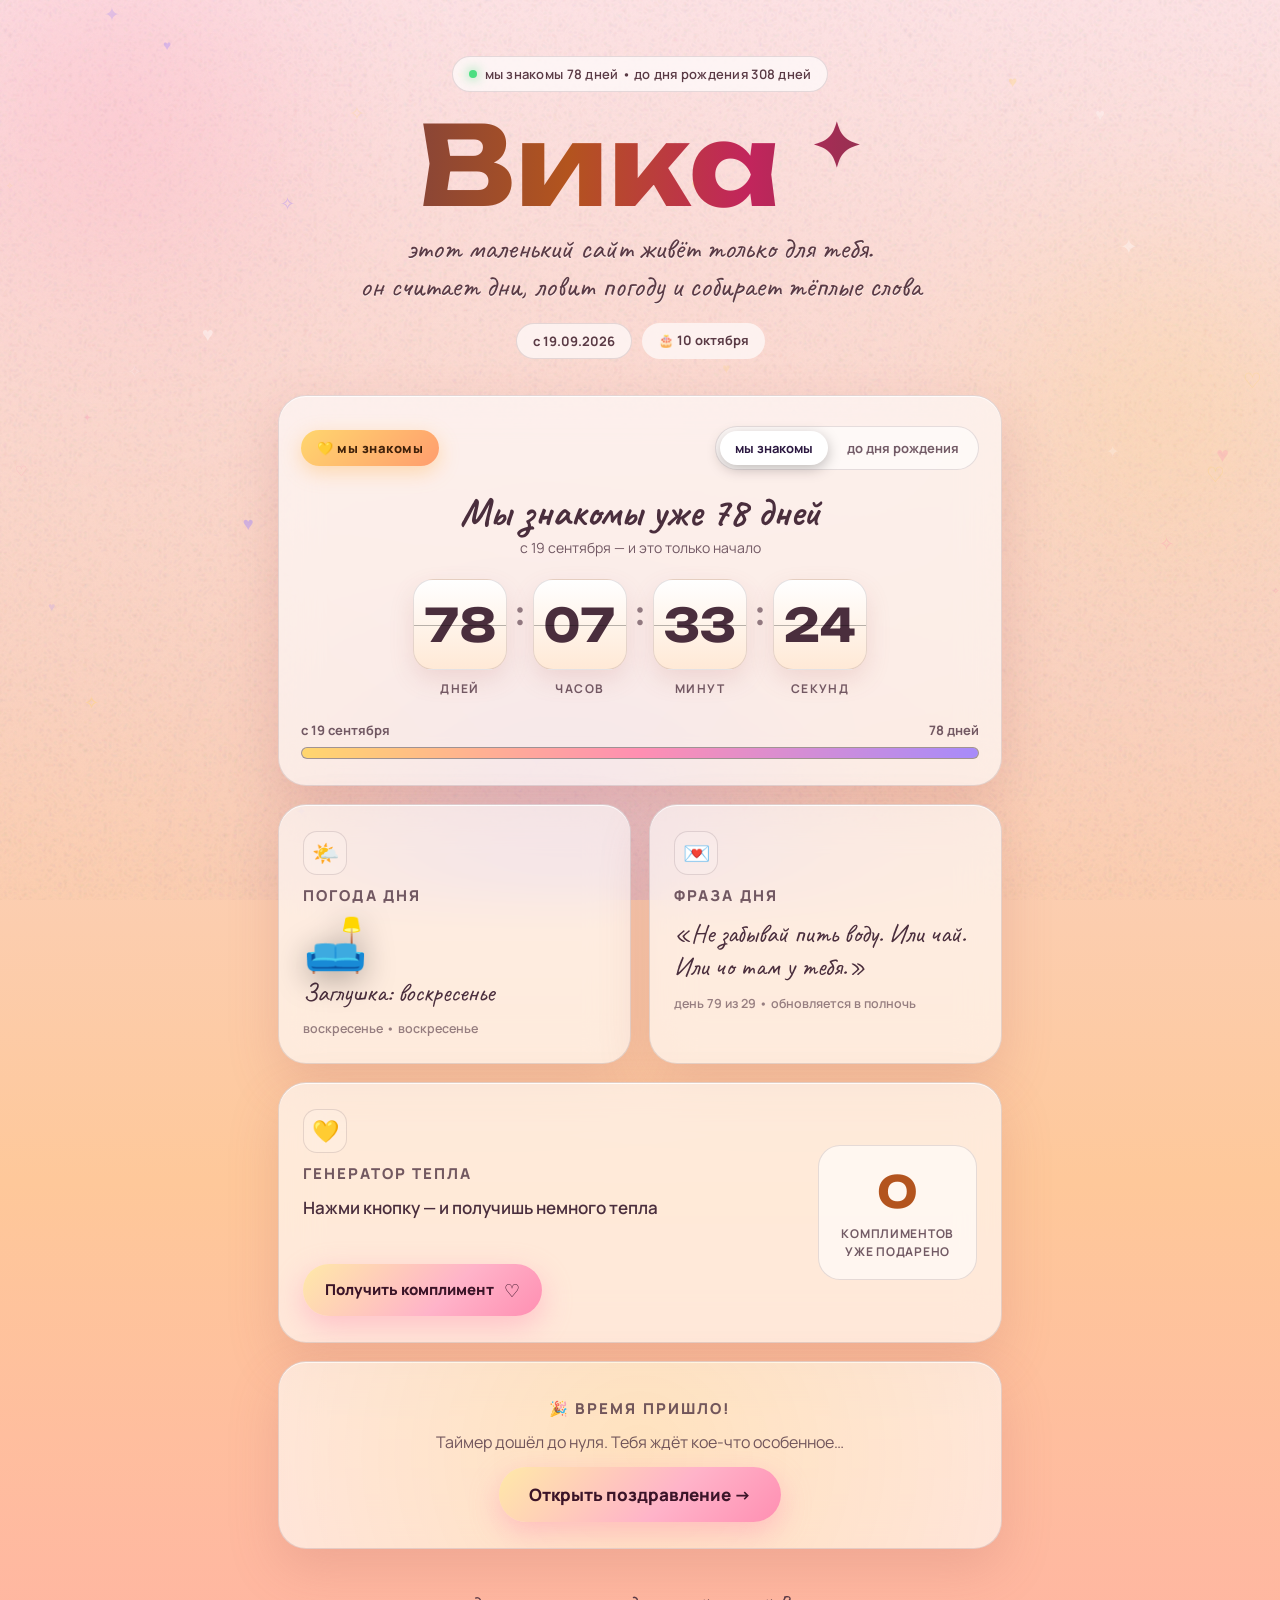
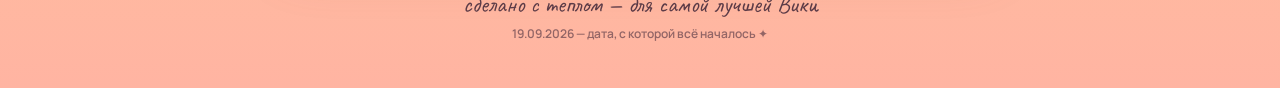
==== index.html @ 6fa95658 "Add files via upload" ====
<!DOCTYPE html>
<html lang="ru">
<head>
<meta charset="UTF-8" />
  <meta name="viewport" content="width=device-width, initial-scale=1.0, maximum-scale=1.0, user-scalable=no" />
<title>Для Вики 💛 — маленький мир</title>
<meta name="description" content="Сайт-подарок для Вики: таймер, погода дня, фразы и комплименты." />
<link rel="preconnect" href="https://fonts.googleapis.com" />
<link rel="preconnect" href="https://fonts.gstatic.com" crossorigin />
<link href="https://fonts.googleapis.com/css2?family=Caveat:wght@500;600;700&family=Manrope:wght@400;500;600;700;800&family=Unbounded:wght@500;700&display=swap" rel="stylesheet" />
<link rel="preload" as="style" href="style.css" />
<link rel="stylesheet" href="style.css" />
</head>
<body data-period="night">
<canvas id="particles"></canvas>
<div class="bg" aria-hidden="true">
  <div class="orb orb-1"></div>
  <div class="orb orb-2"></div>
  <div class="orb orb-3"></div>
  <div class="grain"></div>
</div>

<header class="hero">
  <div class="hero-badge" id="topBadge">
    <span class="dot"></span>
    <span id="topBadgeText">мы знакомы 18 дней • до дня рождения 3 дня</span>
  </div>
  <h1 class="title">Вика <span class="title-heart">✦</span></h1>
  <p class="subtitle">этот маленький сайт живёт только для тебя.<br />он считает дни, ловит погоду и собирает тёплые слова</p>
  <div class="hero-meta">
    <div class="meta-pill">с 19.09.2026</div>
    <div class="meta-pill accent">🎂 10 октября</div>
  </div>
</header>

<main class="container">

  <!-- ТАЙМЕР -->
  <section class="card timer-card">
    <div class="card-top">
      <div class="pill" id="timerMode">⏳ до дня рождения</div>
      <div class="toggle">
        <button class="toggle-btn" id="btnTogether" type="button">мы знакомы</button>
        <button class="toggle-btn active" id="btnBirthday" type="button">до дня рождения</button>
      </div>
    </div>
    <h2 class="timer-title" id="timerTitle">До твоего дня осталось совсем чуть-чуть</h2>
    <p class="timer-sub" id="timerSub">каждая секунда — ближе к празднику</p>

    <div class="timer-grid">
      <div class="unit">
        <div class="num-wrap"><span class="num" id="numDays">03</span></div>
        <span class="label">дней</span>
      </div>
      <div class="colon">:</div>
      <div class="unit">
        <div class="num-wrap"><span class="num" id="numHours">00</span></div>
        <span class="label">часов</span>
      </div>
      <div class="colon">:</div>
      <div class="unit">
        <div class="num-wrap"><span class="num" id="numMins">00</span></div>
        <span class="label">минут</span>
      </div>
      <div class="colon">:</div>
      <div class="unit">
        <div class="num-wrap"><span class="num" id="numSecs">00</span></div>
        <span class="label">секунд</span>
      </div>
    </div>

    <div class="progress">
      <div class="progress-head">
        <span id="progressLabel">до 10 октября</span>
        <span id="progressPct">92%</span>
      </div>
      <div class="progress-bar"><div class="progress-fill" id="progressFill" style="width:92%"></div></div>
    </div>
  </section>

  <!-- ПОГОДА + ФРАЗА -->
  <section class="grid-2">
    <article class="card">
      <div class="card-icon">🌤️</div>
      <h3>Погода дня</h3>
      <div class="weather-emoji" id="weatherEmoji">☀️</div>
      <p class="weather-text" id="weatherText">Ясно, можно ничего не делать</p>
      <p class="hint" id="weatherHint">суббота • авто-прогноз</p>
    </article>

    <article class="card">
      <div class="card-icon">💌</div>
      <h3>Фраза дня</h3>
      <p class="phrase" id="dailyPhrase">«Обычный день становится особенным, если рядом ты»</p>
      <p class="hint" id="phraseHint">день 18 из 29 • обновляется в полночь</p>
    </article>
  </section>

  <!-- КОМПЛИМЕНТЫ -->
  <section class="card compliment-card">
    <div class="compliment-left">
      <div class="card-icon">💛</div>
      <h3>Генератор тепла</h3>
      <p class="compliment-text" id="complimentText">Нажми кнопку — и получишь немного тепла</p>
      <button class="btn" id="complimentBtn" type="button">
        <span>Получить комплимент</span>
        <span class="btn-heart">♡</span>
      </button>
    </div>
    <div class="counter">
      <div class="counter-num" id="complimentCount">0</div>
      <div class="counter-label">комплиментов<br />уже подарено</div>
    </div>
  </section>

  <!-- СЕКРЕТНАЯ КНОПКА -->
  <section class="card locked" id="congratsSection" hidden>
    <div class="locked-glow"></div>
    <h3>🎉 Время пришло!</h3>
    <p>Таймер дошёл до нуля. Тебя ждёт кое-что особенное…</p>
    <a class="btn big" href="congrats.html">Открыть поздравление →</a>
  </section>

  <section class="card ghost" id="congratsHint">
    <span class="lock">🔒</span>
    <p>Здесь появится секретная кнопка, когда наступит 10 октября</p>
  </section>

</main>

<footer class="footer">
  <p class="footer-script">сделано с теплом — для самой лучшей Вики</p>
  <p class="footer-small">19.09.2026 — дата, с которой всё началось ✦</p>
</footer>

<script src="data.js"></script>
<script src="overrides.js"></script>
<script src="script.js"></script>
</body>
</html>
---- style.css ----
/* ============ Vika gift — visual v1 ============ */
*{margin:0;padding:0;box-sizing:border-box}
:root{
  --ink:#fff;
  --ink-dim:rgba(255,255,255,.72);
  --ink-faint:rgba(255,255,255,.48);
  --glass:rgba(255,255,255,.10);
  --glass-2:rgba(255,255,255,.16);
  --stroke:rgba(255,255,255,.18);
  --accent:#ffd66e;
  --accent-2:#ff8fb2;
  --accent-3:#a78bfa;
  --radius:28px;
  --shadow:0 20px 60px rgba(0,0,0,.35);
  --font-body:'Manrope',system-ui,sans-serif;
  --font-script:'Caveat',cursive;
  --font-display:'Unbounded',sans-serif;
}
html{scroll-behavior:smooth}
body{
  font-family:var(--font-body);
  color:var(--ink);
  min-height:100vh;
  overflow-x:hidden;
  background:#1a1033;
  transition:background 1.2s ease;
}

/* --- фон по времени суток --- */
body[data-period="morning"]{
  background:linear-gradient(180deg,#fde2e4 0%,#fad2c1 40%,#fec89a 70%,#ffb4a2 100%);
}
body[data-period="day"]{
  background:linear-gradient(180deg,#fff3d6 0%,#ffe0b8 38%,#ffc9a8 65%,#ffb3c9 100%);
}
body[data-period="evening"]{
  background:linear-gradient(180deg,#141433 0%,#3b1d5e 35%,#a13d63 62%,#ff7e5f 85%,#feb47b 100%);
}
body[data-period="night"]{
  background:linear-gradient(180deg,#050514 0%,#0f0f2e 40%,#1e1b4b 70%,#312e81 100%);
}

/* --- светлые темы: тёмный текст поверх яркого фона --- */
body[data-period="day"], body[data-period="morning"]{
  --ink:#4a2e3d;
  --ink-dim:rgba(74,46,61,.78);
  --ink-faint:rgba(74,46,61,.58);
  --glass:rgba(255,255,255,.62);
  --glass-2:rgba(255,255,255,.75);
  --stroke:rgba(74,46,61,.14);
  --shadow:0 20px 50px rgba(180,100,100,.22);
}
body[data-period="day"] .card, body[data-period="morning"] .card{
  background:var(--glass);
  border-color:var(--stroke);
  box-shadow:var(--shadow), inset 0 1px 0 rgba(255,255,255,.8);
}
body[data-period="day"] .title, body[data-period="morning"] .title{
  background:linear-gradient(92deg,#6d3b47 5%,#b3541e 40%,#c2255c 65%,#6d3b47 95%);
  -webkit-background-clip:text;background-clip:text;color:transparent;
  filter:none;
}
body[data-period="day"] .subtitle, body[data-period="morning"] .subtitle{
  color:#5a3a45;text-shadow:0 1px 0 rgba(255,255,255,.6);
}
body[data-period="day"] .hero-badge, body[data-period="morning"] .hero-badge{
  background:rgba(255,255,255,.65);color:#5a3a45;
}
body[data-period="day"] .meta-pill, body[data-period="morning"] .meta-pill{
  background:rgba(255,255,255,.65);color:#5a3a45;
}
body[data-period="day"] .num-wrap, body[data-period="morning"] .num-wrap{
  background:linear-gradient(180deg,#ffffff,#ffe9d6);
  border-color:rgba(74,46,61,.14);
  box-shadow:inset 0 1px 0 #fff,0 10px 24px rgba(180,100,100,.16);
}
body[data-period="day"] .num, body[data-period="morning"] .num{
  color:#4a2e3d;text-shadow:none;
}
body[data-period="day"] .colon, body[data-period="morning"] .colon{color:#4a2e3d;opacity:.6}
body[data-period="day"] .toggle, body[data-period="morning"] .toggle{
  background:rgba(255,255,255,.6);
}
body[data-period="day"] .counter, body[data-period="morning"] .counter{
  background:rgba(255,255,255,.6);
}
body[data-period="day"] .counter-num, body[data-period="morning"] .counter-num{color:#b3541e}
body[data-period="day"] .ghost, body[data-period="morning"] .ghost{
  background:rgba(255,255,255,.5);color:rgba(74,46,61,.7);
}
body[data-period="day"] .footer-small, body[data-period="morning"] .footer-small{color:rgba(74,46,61,.6)}
body[data-period="day"] .orb, body[data-period="morning"] .orb{opacity:.35}

/* частицы + орбы */
#particles{position:fixed;inset:0;z-index:3;pointer-events:none}
.bg{position:fixed;inset:0;z-index:0;overflow:hidden}
.orb{position:absolute;border-radius:50%;filter:blur(90px);opacity:.55;animation:drift 14s ease-in-out infinite alternate}
.orb-1{width:520px;height:520px;left:-140px;top:-140px;background:radial-gradient(circle,#ff8fb2,transparent 70%)}
.orb-2{width:460px;height:460px;right:-120px;top:20%;background:radial-gradient(circle,#ffd66e,transparent 70%);animation-delay:-4s}
.orb-3{width:620px;height:620px;left:20%;bottom:-280px;background:radial-gradient(circle,#a78bfa,transparent 70%);animation-delay:-8s}
@keyframes drift{
  from{transform:translate(0,0) scale(1)}
  to{transform:translate(40px,50px) scale(1.12)}
}
.grain{position:absolute;inset:0;opacity:.10;mix-blend-mode:overlay;
  background-image:url("data:image/svg+xml,%3Csvg viewBox='0 0 200 200' xmlns='http://www.w3.org/2000/svg'%3E%3Cfilter id='n'%3E%3CfeTurbulence baseFrequency='0.9'/%3E%3C/filter%3E%3Crect width='100%25' height='100%25' filter='url(%23n)'/%3E%3C/svg%3E");
}

/* --- hero --- */
.hero{
  position:relative;z-index:5;
  text-align:center;
  padding:56px 20px 26px;
  max-width:760px;margin:0 auto;
}
.hero-badge{
  display:inline-flex;align-items:center;gap:8px;
  background:var(--glass);border:1px solid var(--stroke);
  backdrop-filter:blur(14px);-webkit-backdrop-filter:blur(14px);
  padding:8px 16px;border-radius:999px;
  font-size:13px;font-weight:600;letter-spacing:.02em;
  color:var(--ink-dim);
}
.hero-badge .dot{width:8px;height:8px;border-radius:50%;background:#4ade80;box-shadow:0 0 12px #4ade80;animation:pulse 2s infinite}
@keyframes pulse{0%,100%{opacity:1}50%{opacity:.4}}
.title{
  font-family:var(--font-display);
  font-size:clamp(56px,14vw,110px);
  line-height:1;margin:18px 0 10px;
  background:linear-gradient(92deg,#fff 10%,#ffe9a8 35%,#ffb3c9 60%,#fff 90%);
  -webkit-background-clip:text;background-clip:text;color:transparent;
  filter:drop-shadow(0 8px 30px rgba(0,0,0,.35));
  letter-spacing:.01em;
}
.title-heart{font-size:.55em;vertical-align:super}
.subtitle{
  font-family:var(--font-script);
  font-size:clamp(22px,5.5vw,30px);
  line-height:1.25;color:#fff;
  text-shadow:0 2px 18px rgba(0,0,0,.4);
}
.hero-meta{display:flex;gap:10px;justify-content:center;margin-top:18px;flex-wrap:wrap}
.meta-pill{
  font-size:13px;font-weight:700;
  padding:8px 16px;border-radius:999px;
  background:rgba(0,0,0,.25);border:1px solid var(--stroke);
  backdrop-filter:blur(10px);
}
.meta-pill.accent{background:linear-gradient(135deg,#ffd66e,#ff8fb2);color:#3b1d2e;border:none}

/* --- layout --- */
.container{
  position:relative;z-index:5;
  max-width:760px;margin:0 auto;
  padding:10px 18px 30px;
  display:flex;flex-direction:column;gap:18px;
}
.card{
  background:var(--glass);
  border:1px solid var(--stroke);
  border-radius:var(--radius);
  padding:26px 24px;
  backdrop-filter:blur(20px);-webkit-backdrop-filter:blur(20px);
  box-shadow:var(--shadow);
  position:relative;overflow:hidden;
}
.card::before{
  content:"";position:absolute;inset:0 0 auto 0;height:1px;
  background:linear-gradient(90deg,transparent,rgba(255,255,255,.5),transparent);
}
.card h3{font-size:15px;font-weight:800;letter-spacing:.14em;text-transform:uppercase;color:var(--ink-dim);margin:10px 0 12px}
.card-icon{
  width:44px;height:44px;border-radius:14px;display:grid;place-items:center;font-size:22px;
  background:rgba(255,255,255,.14);border:1px solid var(--stroke);
}

/* --- timer --- */
.timer-card{text-align:center;padding:30px 22px 26px}
.card-top{display:flex;justify-content:space-between;align-items:center;gap:12px;flex-wrap:wrap}
.pill{
  font-size:13px;font-weight:800;letter-spacing:.04em;
  background:linear-gradient(135deg,#ffd66e,#ff9d6e);color:#40210a;
  padding:9px 16px;border-radius:999px;
  box-shadow:0 6px 20px rgba(255,180,80,.4);
}
.toggle{display:flex;background:rgba(0,0,0,.28);border:1px solid var(--stroke);border-radius:999px;padding:4px;gap:4px}
.toggle-btn{
  border:0;cursor:pointer;font-family:inherit;
  font-size:13px;font-weight:700;color:var(--ink-dim);
  background:transparent;padding:8px 15px;border-radius:999px;transition:.25s;
}
.toggle-btn.active{background:#fff;color:#2b1840;box-shadow:0 4px 14px rgba(0,0,0,.25)}
.timer-title{font-family:var(--font-script);font-size:clamp(28px,7vw,40px);line-height:1.1;margin:20px 0 4px}
.timer-sub{color:var(--ink-dim);font-size:14px;margin-bottom:22px}
.timer-grid{display:flex;align-items:flex-start;justify-content:center;gap:8px}
.unit{display:flex;flex-direction:column;gap:10px;align-items:center}
.num-wrap{
  min-width:72px;padding:16px 10px;border-radius:20px;
  background:linear-gradient(180deg,rgba(255,255,255,.22),rgba(255,255,255,.06));
  border:1px solid rgba(255,255,255,.25);
  box-shadow:inset 0 1px 0 rgba(255,255,255,.35),0 12px 30px rgba(0,0,0,.3);
  position:relative;overflow:hidden;
}
.num-wrap::after{
  content:"";position:absolute;left:0;right:0;top:50%;height:1px;background:rgba(0,0,0,.28);
}
.num{
  font-family:var(--font-display);font-weight:700;
  font-size:clamp(30px,9vw,46px);
  font-variant-numeric:tabular-nums;
  display:inline-block;
  text-shadow:0 4px 20px rgba(0,0,0,.4);
}
/* анимация перелистывания — JS будет добавлять .flip */
.num.flip{animation:flip .55s cubic-bezier(.2,.8,.3,1)}
@keyframes flip{
  0%{transform:translateY(-55%) rotateX(70deg);opacity:0;filter:blur(6px)}
  60%{transform:translateY(6%) rotateX(0);opacity:1;filter:blur(0)}
  100%{transform:translateY(0);opacity:1}
}
.label{font-size:12px;font-weight:700;letter-spacing:.12em;text-transform:uppercase;color:var(--ink-dim)}
.colon{font-family:var(--font-display);font-size:34px;opacity:.55;padding-top:12px}

.progress{margin-top:24px;text-align:left}
.progress-head{display:flex;justify-content:space-between;font-size:13px;font-weight:700;color:var(--ink-dim);margin-bottom:8px}
.progress-bar{height:12px;border-radius:999px;background:rgba(0,0,0,.3);border:1px solid var(--stroke);overflow:hidden}
.progress-fill{
  height:100%;border-radius:999px;
  background:linear-gradient(90deg,#ffd66e,#ff8fb2,#a78bfa);
  box-shadow:0 0 18px rgba(255,150,180,.7);
  transition:width 1s ease;
}

/* --- grid 2 --- */
.grid-2{display:grid;grid-template-columns:1fr 1fr;gap:18px}
.weather-emoji{font-size:52px;line-height:1;margin:4px 0 8px;filter:drop-shadow(0 6px 16px rgba(0,0,0,.35));animation:float 4s ease-in-out infinite}
@keyframes float{0%,100%{transform:translateY(0)}50%{transform:translateY(-7px)}}
.weather-text{font-family:var(--font-script);font-size:26px;line-height:1.15}
.hint{margin-top:12px;font-size:12.5px;color:var(--ink-faint);font-weight:600}
.phrase{font-family:var(--font-script);font-size:26px;line-height:1.25}

/* --- compliments --- */
.compliment-card{display:flex;gap:18px;align-items:center;justify-content:space-between}
.compliment-text{font-size:17px;font-weight:600;line-height:1.45;min-height:52px;margin:4px 0 16px}
.compliment-text.pop{animation:pop .45s ease}
@keyframes pop{0%{transform:scale(.96);opacity:.3}100%{transform:scale(1);opacity:1}}
.btn{
  display:inline-flex;align-items:center;gap:10px;
  border:0;cursor:pointer;font-family:inherit;
  font-size:15px;font-weight:800;color:#3b1428;
  padding:14px 22px;border-radius:999px;
  background:linear-gradient(135deg,#ffe9a8,#ffb3c9 60%,#ff8fb2);
  box-shadow:0 10px 30px rgba(255,143,178,.45);
  transition:transform .2s,box-shadow .2s;
}
.btn:hover{transform:translateY(-2px) scale(1.02);box-shadow:0 14px 36px rgba(255,143,178,.6)}
.btn:active{transform:scale(.97)}
.btn-heart{font-size:18px}
.btn.big{font-size:17px;padding:16px 30px;margin-top:14px;text-decoration:none}
.counter{
  flex-shrink:0;text-align:center;
  background:rgba(0,0,0,.25);border:1px solid var(--stroke);
  border-radius:22px;padding:18px 22px;min-width:130px;
}
.counter-num{font-family:var(--font-display);font-size:44px;font-weight:700;color:var(--accent)}
.counter-num.bump{animation:bump .4s ease}
@keyframes bump{0%{transform:scale(1)}40%{transform:scale(1.3)}100%{transform:scale(1)}}
.counter-label{font-size:12px;font-weight:700;letter-spacing:.06em;text-transform:uppercase;color:var(--ink-dim);margin-top:6px;line-height:1.5}

/* --- locked --- */
.locked{text-align:center;border-color:rgba(255,214,110,.5)}
.locked-glow{position:absolute;inset:-40%;background:radial-gradient(circle at 50% 50%,rgba(255,214,110,.25),transparent 60%);animation:spin 8s linear infinite}
@keyframes spin{to{transform:rotate(360deg)}}
.locked h3,.locked p,.locked a{position:relative}
.locked p{color:var(--ink-dim);margin-top:8px}
.ghost{text-align:center;color:var(--ink-faint);font-size:14px;font-weight:600;background:rgba(0,0,0,.18)}
.ghost .lock{font-size:22px}

/* --- footer --- */
.footer{text-align:center;padding:10px 20px 46px;position:relative;z-index:5}
.footer-script{font-family:var(--font-script);font-size:24px;opacity:.9}
.footer-small{font-size:12px;color:var(--ink-faint);margin-top:6px;font-weight:600}

/* --- адаптив --- */
@media (max-width:640px){
  .grid-2{grid-template-columns:1fr}
  .card{padding:22px 18px;border-radius:22px}
  .num-wrap{min-width:0;width:100%;padding:12px 6px}
  .unit{flex:1}
  .timer-grid{gap:6px}
  .colon{font-size:24px;padding-top:14px}
  .compliment-card{flex-direction:column;text-align:center}
  .counter{width:100%}
  .card-top{justify-content:center}
}
@media (prefers-reduced-motion:reduce){
  *{animation:none!important;transition:none!important}
}
---- style.css ----
/* ============ Vika gift — visual v1 ============ */
*{margin:0;padding:0;box-sizing:border-box}
:root{
  --ink:#fff;
  --ink-dim:rgba(255,255,255,.72);
  --ink-faint:rgba(255,255,255,.48);
  --glass:rgba(255,255,255,.10);
  --glass-2:rgba(255,255,255,.16);
  --stroke:rgba(255,255,255,.18);
  --accent:#ffd66e;
  --accent-2:#ff8fb2;
  --accent-3:#a78bfa;
  --radius:28px;
  --shadow:0 20px 60px rgba(0,0,0,.35);
  --font-body:'Manrope',system-ui,sans-serif;
  --font-script:'Caveat',cursive;
  --font-display:'Unbounded',sans-serif;
}
html{scroll-behavior:smooth}
body{
  font-family:var(--font-body);
  color:var(--ink);
  min-height:100vh;
  overflow-x:hidden;
  background:#1a1033;
  transition:background 1.2s ease;
}

/* --- фон по времени суток --- */
body[data-period="morning"]{
  background:linear-gradient(180deg,#fde2e4 0%,#fad2c1 40%,#fec89a 70%,#ffb4a2 100%);
}
body[data-period="day"]{
  background:linear-gradient(180deg,#fff3d6 0%,#ffe0b8 38%,#ffc9a8 65%,#ffb3c9 100%);
}
body[data-period="evening"]{
  background:linear-gradient(180deg,#141433 0%,#3b1d5e 35%,#a13d63 62%,#ff7e5f 85%,#feb47b 100%);
}
body[data-period="night"]{
  background:linear-gradient(180deg,#050514 0%,#0f0f2e 40%,#1e1b4b 70%,#312e81 100%);
}

/* --- светлые темы: тёмный текст поверх яркого фона --- */
body[data-period="day"], body[data-period="morning"]{
  --ink:#4a2e3d;
  --ink-dim:rgba(74,46,61,.78);
  --ink-faint:rgba(74,46,61,.58);
  --glass:rgba(255,255,255,.62);
  --glass-2:rgba(255,255,255,.75);
  --stroke:rgba(74,46,61,.14);
  --shadow:0 20px 50px rgba(180,100,100,.22);
}
body[data-period="day"] .card, body[data-period="morning"] .card{
  background:var(--glass);
  border-color:var(--stroke);
  box-shadow:var(--shadow), inset 0 1px 0 rgba(255,255,255,.8);
}
body[data-period="day"] .title, body[data-period="morning"] .title{
  background:linear-gradient(92deg,#6d3b47 5%,#b3541e 40%,#c2255c 65%,#6d3b47 95%);
  -webkit-background-clip:text;background-clip:text;color:transparent;
  filter:none;
}
body[data-period="day"] .subtitle, body[data-period="morning"] .subtitle{
  color:#5a3a45;text-shadow:0 1px 0 rgba(255,255,255,.6);
}
body[data-period="day"] .hero-badge, body[data-period="morning"] .hero-badge{
  background:rgba(255,255,255,.65);color:#5a3a45;
}
body[data-period="day"] .meta-pill, body[data-period="morning"] .meta-pill{
  background:rgba(255,255,255,.65);color:#5a3a45;
}
body[data-period="day"] .num-wrap, body[data-period="morning"] .num-wrap{
  background:linear-gradient(180deg,#ffffff,#ffe9d6);
  border-color:rgba(74,46,61,.14);
  box-shadow:inset 0 1px 0 #fff,0 10px 24px rgba(180,100,100,.16);
}
body[data-period="day"] .num, body[data-period="morning"] .num{
  color:#4a2e3d;text-shadow:none;
}
body[data-period="day"] .colon, body[data-period="morning"] .colon{color:#4a2e3d;opacity:.6}
body[data-period="day"] .toggle, body[data-period="morning"] .toggle{
  background:rgba(255,255,255,.6);
}
body[data-period="day"] .counter, body[data-period="morning"] .counter{
  background:rgba(255,255,255,.6);
}
body[data-period="day"] .counter-num, body[data-period="morning"] .counter-num{color:#b3541e}
body[data-period="day"] .ghost, body[data-period="morning"] .ghost{
  background:rgba(255,255,255,.5);color:rgba(74,46,61,.7);
}
body[data-period="day"] .footer-small, body[data-period="morning"] .footer-small{color:rgba(74,46,61,.6)}
body[data-period="day"] .orb, body[data-period="morning"] .orb{opacity:.35}

/* частицы + орбы */
#particles{position:fixed;inset:0;z-index:3;pointer-events:none}
.bg{position:fixed;inset:0;z-index:0;overflow:hidden}
.orb{position:absolute;border-radius:50%;filter:blur(90px);opacity:.55;animation:drift 14s ease-in-out infinite alternate}
.orb-1{width:520px;height:520px;left:-140px;top:-140px;background:radial-gradient(circle,#ff8fb2,transparent 70%)}
.orb-2{width:460px;height:460px;right:-120px;top:20%;background:radial-gradient(circle,#ffd66e,transparent 70%);animation-delay:-4s}
.orb-3{width:620px;height:620px;left:20%;bottom:-280px;background:radial-gradient(circle,#a78bfa,transparent 70%);animation-delay:-8s}
@keyframes drift{
  from{transform:translate(0,0) scale(1)}
  to{transform:translate(40px,50px) scale(1.12)}
}
.grain{position:absolute;inset:0;opacity:.10;mix-blend-mode:overlay;
  background-image:url("data:image/svg+xml,%3Csvg viewBox='0 0 200 200' xmlns='http://www.w3.org/2000/svg'%3E%3Cfilter id='n'%3E%3CfeTurbulence baseFrequency='0.9'/%3E%3C/filter%3E%3Crect width='100%25' height='100%25' filter='url(%23n)'/%3E%3C/svg%3E");
}

/* --- hero --- */
.hero{
  position:relative;z-index:5;
  text-align:center;
  padding:56px 20px 26px;
  max-width:760px;margin:0 auto;
}
.hero-badge{
  display:inline-flex;align-items:center;gap:8px;
  background:var(--glass);border:1px solid var(--stroke);
  backdrop-filter:blur(14px);-webkit-backdrop-filter:blur(14px);
  padding:8px 16px;border-radius:999px;
  font-size:13px;font-weight:600;letter-spacing:.02em;
  color:var(--ink-dim);
}
.hero-badge .dot{width:8px;height:8px;border-radius:50%;background:#4ade80;box-shadow:0 0 12px #4ade80;animation:pulse 2s infinite}
@keyframes pulse{0%,100%{opacity:1}50%{opacity:.4}}
.title{
  font-family:var(--font-display);
  font-size:clamp(56px,14vw,110px);
  line-height:1;margin:18px 0 10px;
  background:linear-gradient(92deg,#fff 10%,#ffe9a8 35%,#ffb3c9 60%,#fff 90%);
  -webkit-background-clip:text;background-clip:text;color:transparent;
  filter:drop-shadow(0 8px 30px rgba(0,0,0,.35));
  letter-spacing:.01em;
}
.title-heart{font-size:.55em;vertical-align:super}
.subtitle{
  font-family:var(--font-script);
  font-size:clamp(22px,5.5vw,30px);
  line-height:1.25;color:#fff;
  text-shadow:0 2px 18px rgba(0,0,0,.4);
}
.hero-meta{display:flex;gap:10px;justify-content:center;margin-top:18px;flex-wrap:wrap}
.meta-pill{
  font-size:13px;font-weight:700;
  padding:8px 16px;border-radius:999px;
  background:rgba(0,0,0,.25);border:1px solid var(--stroke);
  backdrop-filter:blur(10px);
}
.meta-pill.accent{background:linear-gradient(135deg,#ffd66e,#ff8fb2);color:#3b1d2e;border:none}

/* --- layout --- */
.container{
  position:relative;z-index:5;
  max-width:760px;margin:0 auto;
  padding:10px 18px 30px;
  display:flex;flex-direction:column;gap:18px;
}
.card{
  background:var(--glass);
  border:1px solid var(--stroke);
  border-radius:var(--radius);
  padding:26px 24px;
  backdrop-filter:blur(20px);-webkit-backdrop-filter:blur(20px);
  box-shadow:var(--shadow);
  position:relative;overflow:hidden;
}
.card::before{
  content:"";position:absolute;inset:0 0 auto 0;height:1px;
  background:linear-gradient(90deg,transparent,rgba(255,255,255,.5),transparent);
}
.card h3{font-size:15px;font-weight:800;letter-spacing:.14em;text-transform:uppercase;color:var(--ink-dim);margin:10px 0 12px}
.card-icon{
  width:44px;height:44px;border-radius:14px;display:grid;place-items:center;font-size:22px;
  background:rgba(255,255,255,.14);border:1px solid var(--stroke);
}

/* --- timer --- */
.timer-card{text-align:center;padding:30px 22px 26px}
.card-top{display:flex;justify-content:space-between;align-items:center;gap:12px;flex-wrap:wrap}
.pill{
  font-size:13px;font-weight:800;letter-spacing:.04em;
  background:linear-gradient(135deg,#ffd66e,#ff9d6e);color:#40210a;
  padding:9px 16px;border-radius:999px;
  box-shadow:0 6px 20px rgba(255,180,80,.4);
}
.toggle{display:flex;background:rgba(0,0,0,.28);border:1px solid var(--stroke);border-radius:999px;padding:4px;gap:4px}
.toggle-btn{
  border:0;cursor:pointer;font-family:inherit;
  font-size:13px;font-weight:700;color:var(--ink-dim);
  background:transparent;padding:8px 15px;border-radius:999px;transition:.25s;
}
.toggle-btn.active{background:#fff;color:#2b1840;box-shadow:0 4px 14px rgba(0,0,0,.25)}
.timer-title{font-family:var(--font-script);font-size:clamp(28px,7vw,40px);line-height:1.1;margin:20px 0 4px}
.timer-sub{color:var(--ink-dim);font-size:14px;margin-bottom:22px}
.timer-grid{display:flex;align-items:flex-start;justify-content:center;gap:8px}
.unit{display:flex;flex-direction:column;gap:10px;align-items:center}
.num-wrap{
  min-width:72px;padding:16px 10px;border-radius:20px;
  background:linear-gradient(180deg,rgba(255,255,255,.22),rgba(255,255,255,.06));
  border:1px solid rgba(255,255,255,.25);
  box-shadow:inset 0 1px 0 rgba(255,255,255,.35),0 12px 30px rgba(0,0,0,.3);
  position:relative;overflow:hidden;
}
.num-wrap::after{
  content:"";position:absolute;left:0;right:0;top:50%;height:1px;background:rgba(0,0,0,.28);
}
.num{
  font-family:var(--font-display);font-weight:700;
  font-size:clamp(30px,9vw,46px);
  font-variant-numeric:tabular-nums;
  display:inline-block;
  text-shadow:0 4px 20px rgba(0,0,0,.4);
}
/* анимация перелистывания — JS будет добавлять .flip */
.num.flip{animation:flip .55s cubic-bezier(.2,.8,.3,1)}
@keyframes flip{
  0%{transform:translateY(-55%) rotateX(70deg);opacity:0;filter:blur(6px)}
  60%{transform:translateY(6%) rotateX(0);opacity:1;filter:blur(0)}
  100%{transform:translateY(0);opacity:1}
}
.label{font-size:12px;font-weight:700;letter-spacing:.12em;text-transform:uppercase;color:var(--ink-dim)}
.colon{font-family:var(--font-display);font-size:34px;opacity:.55;padding-top:12px}

.progress{margin-top:24px;text-align:left}
.progress-head{display:flex;justify-content:space-between;font-size:13px;font-weight:700;color:var(--ink-dim);margin-bottom:8px}
.progress-bar{height:12px;border-radius:999px;background:rgba(0,0,0,.3);border:1px solid var(--stroke);overflow:hidden}
.progress-fill{
  height:100%;border-radius:999px;
  background:linear-gradient(90deg,#ffd66e,#ff8fb2,#a78bfa);
  box-shadow:0 0 18px rgba(255,150,180,.7);
  transition:width 1s ease;
}

/* --- grid 2 --- */
.grid-2{display:grid;grid-template-columns:1fr 1fr;gap:18px}
.weather-emoji{font-size:52px;line-height:1;margin:4px 0 8px;filter:drop-shadow(0 6px 16px rgba(0,0,0,.35));animation:float 4s ease-in-out infinite}
@keyframes float{0%,100%{transform:translateY(0)}50%{transform:translateY(-7px)}}
.weather-text{font-family:var(--font-script);font-size:26px;line-height:1.15}
.hint{margin-top:12px;font-size:12.5px;color:var(--ink-faint);font-weight:600}
.phrase{font-family:var(--font-script);font-size:26px;line-height:1.25}

/* --- compliments --- */
.compliment-card{display:flex;gap:18px;align-items:center;justify-content:space-between}
.compliment-text{font-size:17px;font-weight:600;line-height:1.45;min-height:52px;margin:4px 0 16px}
.compliment-text.pop{animation:pop .45s ease}
@keyframes pop{0%{transform:scale(.96);opacity:.3}100%{transform:scale(1);opacity:1}}
.btn{
  display:inline-flex;align-items:center;gap:10px;
  border:0;cursor:pointer;font-family:inherit;
  font-size:15px;font-weight:800;color:#3b1428;
  padding:14px 22px;border-radius:999px;
  background:linear-gradient(135deg,#ffe9a8,#ffb3c9 60%,#ff8fb2);
  box-shadow:0 10px 30px rgba(255,143,178,.45);
  transition:transform .2s,box-shadow .2s;
}
.btn:hover{transform:translateY(-2px) scale(1.02);box-shadow:0 14px 36px rgba(255,143,178,.6)}
.btn:active{transform:scale(.97)}
.btn-heart{font-size:18px}
.btn.big{font-size:17px;padding:16px 30px;margin-top:14px;text-decoration:none}
.counter{
  flex-shrink:0;text-align:center;
  background:rgba(0,0,0,.25);border:1px solid var(--stroke);
  border-radius:22px;padding:18px 22px;min-width:130px;
}
.counter-num{font-family:var(--font-display);font-size:44px;font-weight:700;color:var(--accent)}
.counter-num.bump{animation:bump .4s ease}
@keyframes bump{0%{transform:scale(1)}40%{transform:scale(1.3)}100%{transform:scale(1)}}
.counter-label{font-size:12px;font-weight:700;letter-spacing:.06em;text-transform:uppercase;color:var(--ink-dim);margin-top:6px;line-height:1.5}

/* --- locked --- */
.locked{text-align:center;border-color:rgba(255,214,110,.5)}
.locked-glow{position:absolute;inset:-40%;background:radial-gradient(circle at 50% 50%,rgba(255,214,110,.25),transparent 60%);animation:spin 8s linear infinite}
@keyframes spin{to{transform:rotate(360deg)}}
.locked h3,.locked p,.locked a{position:relative}
.locked p{color:var(--ink-dim);margin-top:8px}
.ghost{text-align:center;color:var(--ink-faint);font-size:14px;font-weight:600;background:rgba(0,0,0,.18)}
.ghost .lock{font-size:22px}

/* --- footer --- */
.footer{text-align:center;padding:10px 20px 46px;position:relative;z-index:5}
.footer-script{font-family:var(--font-script);font-size:24px;opacity:.9}
.footer-small{font-size:12px;color:var(--ink-faint);margin-top:6px;font-weight:600}

/* --- адаптив --- */
@media (max-width:640px){
  .grid-2{grid-template-columns:1fr}
  .card{padding:22px 18px;border-radius:22px}
  .num-wrap{min-width:0;width:100%;padding:12px 6px}
  .unit{flex:1}
  .timer-grid{gap:6px}
  .colon{font-size:24px;padding-top:14px}
  .compliment-card{flex-direction:column;text-align:center}
  .counter{width:100%}
  .card-top{justify-content:center}
}
@media (prefers-reduced-motion:reduce){
  *{animation:none!important;transition:none!important}
}
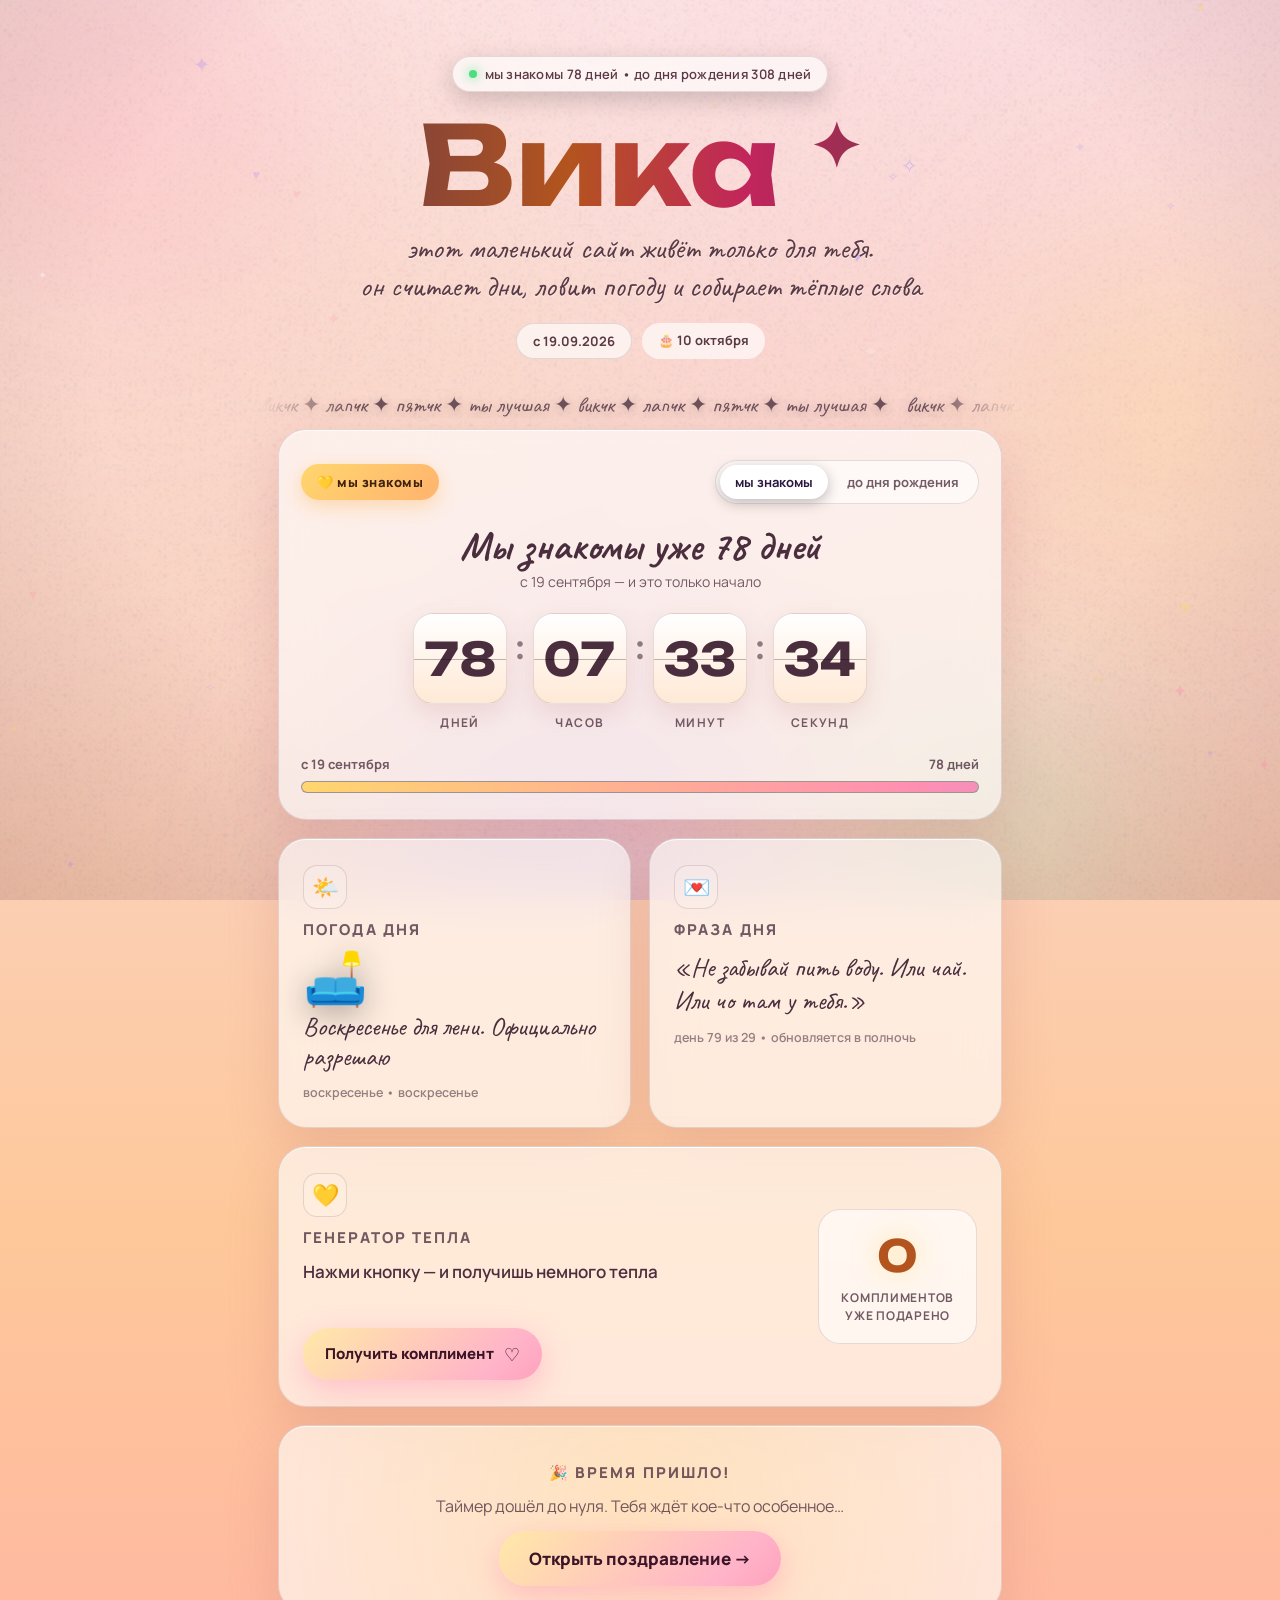
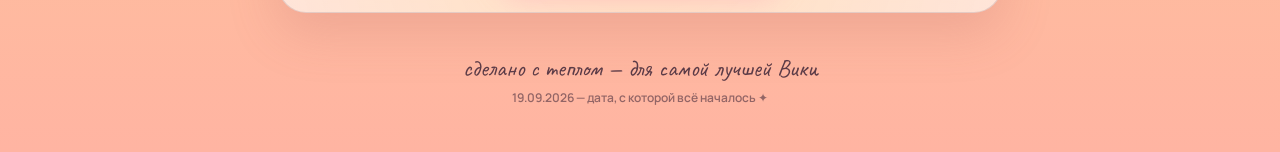
==== commit 595ae05c: "Add files via upload" ====
--- a/index.html
+++ b/index.html
@@ -2,14 +2,14 @@
 <html lang="ru">
 <head>
 <meta charset="UTF-8" />
-  <meta name="viewport" content="width=device-width, initial-scale=1.0, maximum-scale=1.0, user-scalable=no" />
+<meta name="viewport" content="width=device-width, initial-scale=1.0, maximum-scale=1.0, user-scalable=no" />
 <title>Для Вики 💛 — маленький мир</title>
 <meta name="description" content="Сайт-подарок для Вики: таймер, погода дня, фразы и комплименты." />
 <link rel="preconnect" href="https://fonts.googleapis.com" />
 <link rel="preconnect" href="https://fonts.gstatic.com" crossorigin />
 <link href="https://fonts.googleapis.com/css2?family=Caveat:wght@500;600;700&family=Manrope:wght@400;500;600;700;800&family=Unbounded:wght@500;700&display=swap" rel="stylesheet" />
-<link rel="preload" as="style" href="style.css" />
-<link rel="stylesheet" href="style.css" />
+<link rel="preload" as="style" href="style.css?v=2" />
+<link rel="stylesheet" href="style.css?v=2" />
 </head>
 <body data-period="night">
 <canvas id="particles"></canvas>
@@ -17,26 +17,36 @@
   <div class="orb orb-1"></div>
   <div class="orb orb-2"></div>
   <div class="orb orb-3"></div>
+  <div class="orb orb-4"></div>
+  <div class="aurora"></div>
   <div class="grain"></div>
+  <div class="vignette"></div>
 </div>
 
 <header class="hero">
-  <div class="hero-badge" id="topBadge">
+  <div class="hero-badge reveal" id="topBadge">
     <span class="dot"></span>
     <span id="topBadgeText">мы знакомы 18 дней • до дня рождения 3 дня</span>
   </div>
-  <h1 class="title">Вика <span class="title-heart">✦</span></h1>
-  <p class="subtitle">этот маленький сайт живёт только для тебя.<br />он считает дни, ловит погоду и собирает тёплые слова</p>
-  <div class="hero-meta">
+  <h1 class="title reveal">Вика <span class="title-heart">✦</span></h1>
+  <p class="subtitle reveal">этот маленький сайт живёт только для тебя.<br />он считает дни, ловит погоду и собирает тёплые слова</p>
+  <div class="hero-meta reveal">
     <div class="meta-pill">с 19.09.2026</div>
     <div class="meta-pill accent">🎂 10 октября</div>
   </div>
 </header>
 
+<div class="ticker reveal" aria-hidden="true">
+  <div class="ticker-track">
+    <span>викчк ✦ лапчк ✦ пятчк ✦ ты лучшая ✦ викчк ✦ лапчк ✦ пятчк ✦ ты лучшая ✦&nbsp;</span>
+    <span>викчк ✦ лапчк ✦ пятчк ✦ ты лучшая ✦ викчк ✦ лапчк ✦ пятчк ✦ ты лучшая ✦&nbsp;</span>
+  </div>
+</div>
+
 <main class="container">
 
   <!-- ТАЙМЕР -->
-  <section class="card timer-card">
+  <section class="card timer-card reveal">
     <div class="card-top">
       <div class="pill" id="timerMode">⏳ до дня рождения</div>
       <div class="toggle">
@@ -80,7 +90,7 @@
 
   <!-- ПОГОДА + ФРАЗА -->
   <section class="grid-2">
-    <article class="card">
+    <article class="card reveal">
       <div class="card-icon">🌤️</div>
       <h3>Погода дня</h3>
       <div class="weather-emoji" id="weatherEmoji">☀️</div>
@@ -88,7 +98,7 @@
       <p class="hint" id="weatherHint">суббота • авто-прогноз</p>
     </article>
 
-    <article class="card">
+    <article class="card reveal">
       <div class="card-icon">💌</div>
       <h3>Фраза дня</h3>
       <p class="phrase" id="dailyPhrase">«Обычный день становится особенным, если рядом ты»</p>
@@ -97,7 +107,7 @@
   </section>
 
   <!-- КОМПЛИМЕНТЫ -->
-  <section class="card compliment-card">
+  <section class="card compliment-card reveal">
     <div class="compliment-left">
       <div class="card-icon">💛</div>
       <h3>Генератор тепла</h3>
@@ -114,14 +124,14 @@
   </section>
 
   <!-- СЕКРЕТНАЯ КНОПКА -->
-  <section class="card locked" id="congratsSection" hidden>
+  <section class="card locked reveal" id="congratsSection" hidden>
     <div class="locked-glow"></div>
     <h3>🎉 Время пришло!</h3>
     <p>Таймер дошёл до нуля. Тебя ждёт кое-что особенное…</p>
     <a class="btn big" href="congrats.html">Открыть поздравление →</a>
   </section>
 
-  <section class="card ghost" id="congratsHint">
+  <section class="card ghost reveal" id="congratsHint">
     <span class="lock">🔒</span>
     <p>Здесь появится секретная кнопка, когда наступит 10 октября</p>
   </section>
@@ -133,8 +143,9 @@
   <p class="footer-small">19.09.2026 — дата, с которой всё началось ✦</p>
 </footer>
 
-<script src="data.js"></script>
-<script src="overrides.js"></script>
-<script src="script.js"></script>
+<script src="data.js?v=2"></script>
+<script src="overrides.js?v=2"></script>
+<script src="script.js?v=2"></script>
+<script src="fx.js?v=2"></script>
 </body>
 </html>
--- a/style.css
+++ b/style.css
@@ -1,4 +1,4 @@
-/* ============ Vika gift — visual v1 ============ */
+/* ============ Vika gift — TEST вау-вариант (оригинал в ../vika-gift/) ============ */
 *{margin:0;padding:0;box-sizing:border-box}
 :root{
   --ink:#fff;
@@ -91,20 +91,36 @@
 body[data-period="day"] .footer-small, body[data-period="morning"] .footer-small{color:rgba(74,46,61,.6)}
 body[data-period="day"] .orb, body[data-period="morning"] .orb{opacity:.35}
 
-/* частицы + орбы */
+/* --- TEST: живой фон --- */
 #particles{position:fixed;inset:0;z-index:3;pointer-events:none}
 .bg{position:fixed;inset:0;z-index:0;overflow:hidden}
-.orb{position:absolute;border-radius:50%;filter:blur(90px);opacity:.55;animation:drift 14s ease-in-out infinite alternate}
-.orb-1{width:520px;height:520px;left:-140px;top:-140px;background:radial-gradient(circle,#ff8fb2,transparent 70%)}
-.orb-2{width:460px;height:460px;right:-120px;top:20%;background:radial-gradient(circle,#ffd66e,transparent 70%);animation-delay:-4s}
-.orb-3{width:620px;height:620px;left:20%;bottom:-280px;background:radial-gradient(circle,#a78bfa,transparent 70%);animation-delay:-8s}
-@keyframes drift{
-  from{transform:translate(0,0) scale(1)}
-  to{transform:translate(40px,50px) scale(1.12)}
-}
+.orb{position:absolute;border-radius:50%;filter:blur(90px);opacity:.55}
+.orb-1{width:520px;height:520px;left:-140px;top:-140px;background:radial-gradient(circle,#ff8fb2,transparent 70%);animation:drift1 16s ease-in-out infinite alternate}
+.orb-2{width:460px;height:460px;right:-120px;top:20%;background:radial-gradient(circle,#ffd66e,transparent 70%);animation:drift2 20s ease-in-out infinite alternate}
+.orb-3{width:620px;height:620px;left:20%;bottom:-280px;background:radial-gradient(circle,#a78bfa,transparent 70%);animation:drift3 24s ease-in-out infinite alternate}
+.orb-4{width:380px;height:380px;right:8%;bottom:-120px;background:radial-gradient(circle,#7ef9c6,transparent 70%);opacity:.35;animation:drift1 18s ease-in-out -6s infinite alternate-reverse}
+@keyframes drift1{from{transform:translate(0,0) scale(1)}to{transform:translate(60px,50px) scale(1.15)}}
+@keyframes drift2{from{transform:translate(0,0) scale(1.1)}to{transform:translate(-50px,60px) scale(.95)}}
+@keyframes drift3{from{transform:translate(0,0) scale(.95) rotate(0)}to{transform:translate(40px,-60px) scale(1.12) rotate(12deg)}}
+.aurora{
+  position:absolute;inset:-20%;opacity:.35;mix-blend-mode:screen;
+  background:conic-gradient(from 0deg at 50% 50%,transparent 0deg,rgba(255,143,178,.35) 60deg,transparent 120deg,rgba(167,139,250,.35) 180deg,transparent 240deg,rgba(255,214,110,.35) 300deg,transparent 360deg);
+  filter:blur(60px);animation:auroraSpin 26s linear infinite;
+}
+@keyframes auroraSpin{to{transform:rotate(360deg)}}
+body[data-period="day"] .aurora,body[data-period="morning"] .aurora{opacity:.18}
 .grain{position:absolute;inset:0;opacity:.10;mix-blend-mode:overlay;
   background-image:url("data:image/svg+xml,%3Csvg viewBox='0 0 200 200' xmlns='http://www.w3.org/2000/svg'%3E%3Cfilter id='n'%3E%3CfeTurbulence baseFrequency='0.9'/%3E%3C/filter%3E%3Crect width='100%25' height='100%25' filter='url(%23n)'/%3E%3C/svg%3E");
 }
+.vignette{position:absolute;inset:0;background:radial-gradient(ellipse at 50% 40%,transparent 55%,rgba(0,0,0,.35) 100%)}
+body[data-period="day"] .vignette,body[data-period="morning"] .vignette{background:radial-gradient(ellipse at 50% 40%,transparent 60%,rgba(120,60,60,.18) 100%)}
+
+/* --- TEST: появление при скролле --- */
+.reveal{opacity:0;transform:translateY(26px) scale(.985)}
+.reveal.in{opacity:1;transform:none;transition:opacity .8s cubic-bezier(.2,.8,.3,1),transform .8s cubic-bezier(.2,.8,.3,1)}
+.container .reveal.in:nth-child(2){transition-delay:.08s}
+.container .reveal.in:nth-child(3){transition-delay:.16s}
+.container .reveal.in:nth-child(4){transition-delay:.24s}
 
 /* --- hero --- */
 .hero{
@@ -120,6 +136,7 @@
   padding:8px 16px;border-radius:999px;
   font-size:13px;font-weight:600;letter-spacing:.02em;
   color:var(--ink-dim);
+  box-shadow:0 8px 24px rgba(0,0,0,.18);
 }
 .hero-badge .dot{width:8px;height:8px;border-radius:50%;background:#4ade80;box-shadow:0 0 12px #4ade80;animation:pulse 2s infinite}
 @keyframes pulse{0%,100%{opacity:1}50%{opacity:.4}}
@@ -127,12 +144,16 @@
   font-family:var(--font-display);
   font-size:clamp(56px,14vw,110px);
   line-height:1;margin:18px 0 10px;
-  background:linear-gradient(92deg,#fff 10%,#ffe9a8 35%,#ffb3c9 60%,#fff 90%);
+  background:linear-gradient(92deg,#fff 10%,#ffe9a8 30%,#ffb3c9 50%,#ffe9a8 70%,#fff 90%);
+  background-size:220% auto;
   -webkit-background-clip:text;background-clip:text;color:transparent;
   filter:drop-shadow(0 8px 30px rgba(0,0,0,.35));
   letter-spacing:.01em;
-}
-.title-heart{font-size:.55em;vertical-align:super}
+  animation:titleShine 7s linear infinite;
+}
+@keyframes titleShine{to{background-position:220% center}}
+.title-heart{font-size:.55em;vertical-align:super;display:inline-block;animation:heartBeat 2.4s ease-in-out infinite}
+@keyframes heartBeat{0%,100%{transform:scale(1) rotate(0)}12%{transform:scale(1.25) rotate(8deg)}24%{transform:scale(1)}}
 .subtitle{
   font-family:var(--font-script);
   font-size:clamp(22px,5.5vw,30px);
@@ -145,8 +166,25 @@
   padding:8px 16px;border-radius:999px;
   background:rgba(0,0,0,.25);border:1px solid var(--stroke);
   backdrop-filter:blur(10px);
-}
-.meta-pill.accent{background:linear-gradient(135deg,#ffd66e,#ff8fb2);color:#3b1d2e;border:none}
+  transition:transform .25s;
+}
+.meta-pill:hover{transform:translateY(-2px) rotate(-1deg)}
+.meta-pill.accent{background:linear-gradient(135deg,#ffd66e,#ff8fb2);background-size:180% auto;color:#3b1d2e;border:none;animation:btnGlow 4s ease-in-out infinite}
+@keyframes btnGlow{0%,100%{background-position:0% 50%;box-shadow:0 6px 20px rgba(255,180,80,.4)}50%{background-position:100% 50%;box-shadow:0 6px 30px rgba(255,143,178,.6)}}
+
+/* --- TEST: бегущая строка --- */
+.ticker{
+  position:relative;z-index:5;overflow:hidden;white-space:nowrap;
+  margin:6px auto 0;max-width:760px;
+  -webkit-mask-image:linear-gradient(90deg,transparent,#000 12%,#000 88%,transparent);
+  mask-image:linear-gradient(90deg,transparent,#000 12%,#000 88%,transparent);
+}
+.ticker-track{display:inline-flex;animation:marquee 22s linear infinite}
+.ticker-track span{
+  font-family:var(--font-script);font-size:22px;color:var(--ink-dim);
+  text-shadow:0 2px 12px rgba(0,0,0,.25);padding-right:12px;
+}
+@keyframes marquee{to{transform:translateX(-50%)}}
 
 /* --- layout --- */
 .container{
@@ -163,25 +201,37 @@
   backdrop-filter:blur(20px);-webkit-backdrop-filter:blur(20px);
   box-shadow:var(--shadow);
   position:relative;overflow:hidden;
+  transition:transform .35s cubic-bezier(.2,.8,.3,1),box-shadow .35s,border-color .35s;
 }
 .card::before{
   content:"";position:absolute;inset:0 0 auto 0;height:1px;
   background:linear-gradient(90deg,transparent,rgba(255,255,255,.5),transparent);
 }
+/* TEST: блик, пробегающий по карточке */
+.card::after{
+  content:"";position:absolute;top:-60%;bottom:-60%;width:44px;left:-80px;
+  background:linear-gradient(100deg,transparent,rgba(255,255,255,.35),transparent);
+  transform:rotate(12deg);transition:left 0s;pointer-events:none;
+}
+.card:hover{transform:translateY(-4px);border-color:rgba(255,255,255,.35);box-shadow:0 26px 70px rgba(0,0,0,.4)}
+.card:hover::after{left:120%;transition:left .9s ease}
 .card h3{font-size:15px;font-weight:800;letter-spacing:.14em;text-transform:uppercase;color:var(--ink-dim);margin:10px 0 12px}
 .card-icon{
   width:44px;height:44px;border-radius:14px;display:grid;place-items:center;font-size:22px;
   background:rgba(255,255,255,.14);border:1px solid var(--stroke);
-}
+  transition:transform .3s;
+}
+.card:hover .card-icon{transform:rotate(-8deg) scale(1.08)}
 
 /* --- timer --- */
 .timer-card{text-align:center;padding:30px 22px 26px}
 .card-top{display:flex;justify-content:space-between;align-items:center;gap:12px;flex-wrap:wrap}
 .pill{
   font-size:13px;font-weight:800;letter-spacing:.04em;
-  background:linear-gradient(135deg,#ffd66e,#ff9d6e);color:#40210a;
+  background:linear-gradient(135deg,#ffd66e,#ff9d6e);background-size:180% auto;color:#40210a;
   padding:9px 16px;border-radius:999px;
   box-shadow:0 6px 20px rgba(255,180,80,.4);
+  animation:btnGlow 4s ease-in-out infinite;
 }
 .toggle{display:flex;background:rgba(0,0,0,.28);border:1px solid var(--stroke);border-radius:999px;padding:4px;gap:4px}
 .toggle-btn{
@@ -198,7 +248,7 @@
   min-width:72px;padding:16px 10px;border-radius:20px;
   background:linear-gradient(180deg,rgba(255,255,255,.22),rgba(255,255,255,.06));
   border:1px solid rgba(255,255,255,.25);
-  box-shadow:inset 0 1px 0 rgba(255,255,255,.35),0 12px 30px rgba(0,0,0,.3);
+  box-shadow:inset 0 1px 0 rgba(255,255,255,.35),0 12px 30px rgba(0,0,0,.3),0 0 24px rgba(255,143,178,.18);
   position:relative;overflow:hidden;
 }
 .num-wrap::after{
@@ -211,7 +261,7 @@
   display:inline-block;
   text-shadow:0 4px 20px rgba(0,0,0,.4);
 }
-/* анимация перелистывания — JS будет добавлять .flip */
+/* анимация перелистывания — JS добавляет .flip */
 .num.flip{animation:flip .55s cubic-bezier(.2,.8,.3,1)}
 @keyframes flip{
   0%{transform:translateY(-55%) rotateX(70deg);opacity:0;filter:blur(6px)}
@@ -219,22 +269,31 @@
   100%{transform:translateY(0);opacity:1}
 }
 .label{font-size:12px;font-weight:700;letter-spacing:.12em;text-transform:uppercase;color:var(--ink-dim)}
-.colon{font-family:var(--font-display);font-size:34px;opacity:.55;padding-top:12px}
+.colon{font-family:var(--font-display);font-size:34px;opacity:.55;padding-top:12px;animation:colonPulse 2s ease-in-out infinite}
+@keyframes colonPulse{0%,100%{opacity:.55}50%{opacity:.15}}
 
 .progress{margin-top:24px;text-align:left}
 .progress-head{display:flex;justify-content:space-between;font-size:13px;font-weight:700;color:var(--ink-dim);margin-bottom:8px}
 .progress-bar{height:12px;border-radius:999px;background:rgba(0,0,0,.3);border:1px solid var(--stroke);overflow:hidden}
 .progress-fill{
-  height:100%;border-radius:999px;
-  background:linear-gradient(90deg,#ffd66e,#ff8fb2,#a78bfa);
+  height:100%;border-radius:999px;position:relative;overflow:hidden;
+  background:linear-gradient(90deg,#ffd66e,#ff8fb2,#a78bfa);background-size:180% auto;
   box-shadow:0 0 18px rgba(255,150,180,.7);
   transition:width 1s ease;
-}
+  animation:fillSlide 5s linear infinite;
+}
+@keyframes fillSlide{to{background-position:180% 0}}
+.progress-fill::after{
+  content:"";position:absolute;inset:0;
+  background:linear-gradient(100deg,transparent 20%,rgba(255,255,255,.55) 50%,transparent 80%);
+  transform:translateX(-100%);animation:fillShine 3.2s ease-in-out infinite;
+}
+@keyframes fillShine{55%,100%{transform:translateX(100%)}}
 
 /* --- grid 2 --- */
 .grid-2{display:grid;grid-template-columns:1fr 1fr;gap:18px}
 .weather-emoji{font-size:52px;line-height:1;margin:4px 0 8px;filter:drop-shadow(0 6px 16px rgba(0,0,0,.35));animation:float 4s ease-in-out infinite}
-@keyframes float{0%,100%{transform:translateY(0)}50%{transform:translateY(-7px)}}
+@keyframes float{0%,100%{transform:translateY(0) rotate(0)}50%{transform:translateY(-7px) rotate(4deg)}}
 .weather-text{font-family:var(--font-script);font-size:26px;line-height:1.15}
 .hint{margin-top:12px;font-size:12.5px;color:var(--ink-faint);font-weight:600}
 .phrase{font-family:var(--font-script);font-size:26px;line-height:1.25}
@@ -246,35 +305,57 @@
 @keyframes pop{0%{transform:scale(.96);opacity:.3}100%{transform:scale(1);opacity:1}}
 .btn{
   display:inline-flex;align-items:center;gap:10px;
-  border:0;cursor:pointer;font-family:inherit;
+  border:0;cursor:pointer;font-family:inherit;position:relative;overflow:hidden;
   font-size:15px;font-weight:800;color:#3b1428;
   padding:14px 22px;border-radius:999px;
-  background:linear-gradient(135deg,#ffe9a8,#ffb3c9 60%,#ff8fb2);
+  background:linear-gradient(135deg,#ffe9a8,#ffb3c9 40%,#ff8fb2 60%,#ffe9a8);
+  background-size:220% auto;
   box-shadow:0 10px 30px rgba(255,143,178,.45);
   transition:transform .2s,box-shadow .2s;
-}
-.btn:hover{transform:translateY(-2px) scale(1.02);box-shadow:0 14px 36px rgba(255,143,178,.6)}
-.btn:active{transform:scale(.97)}
-.btn-heart{font-size:18px}
+  animation:btnSheen 5s linear infinite;
+}
+@keyframes btnSheen{to{background-position:220% center}}
+.btn:hover{transform:translateY(-2px) scale(1.03);box-shadow:0 14px 36px rgba(255,143,178,.6)}
+.btn:active{transform:scale(.96)}
+.btn-heart{font-size:18px;display:inline-block;transition:transform .25s}
+.btn:hover .btn-heart{transform:scale(1.35)}
+.btn .ripple{
+  position:absolute;border-radius:50%;pointer-events:none;
+  background:rgba(255,255,255,.65);transform:scale(0);
+  animation:ripple .7s ease-out forwards;
+}
+@keyframes ripple{to{transform:scale(3.2);opacity:0}}
 .btn.big{font-size:17px;padding:16px 30px;margin-top:14px;text-decoration:none}
 .counter{
   flex-shrink:0;text-align:center;
   background:rgba(0,0,0,.25);border:1px solid var(--stroke);
   border-radius:22px;padding:18px 22px;min-width:130px;
 }
-.counter-num{font-family:var(--font-display);font-size:44px;font-weight:700;color:var(--accent)}
+.counter-num{font-family:var(--font-display);font-size:44px;font-weight:700;color:var(--accent);text-shadow:0 0 26px rgba(255,214,110,.55)}
 .counter-num.bump{animation:bump .4s ease}
 @keyframes bump{0%{transform:scale(1)}40%{transform:scale(1.3)}100%{transform:scale(1)}}
 .counter-label{font-size:12px;font-weight:700;letter-spacing:.06em;text-transform:uppercase;color:var(--ink-dim);margin-top:6px;line-height:1.5}
 
+/* TEST: взлетающие сердечки при клике */
+.cf-heart{
+  position:fixed;z-index:60;pointer-events:none;font-size:20px;
+  animation:cfFly 1.1s cubic-bezier(.2,.7,.3,1) forwards;
+}
+@keyframes cfFly{
+  0%{transform:translate(0,0) scale(.6) rotate(0);opacity:1}
+  100%{transform:translate(var(--dx),-160px) scale(1.25) rotate(var(--rr));opacity:0}
+}
+
 /* --- locked --- */
-.locked{text-align:center;border-color:rgba(255,214,110,.5)}
+.locked{text-align:center;border-color:rgba(255,214,110,.5);animation:lockedPulse 3s ease-in-out infinite}
+@keyframes lockedPulse{0%,100%{box-shadow:var(--shadow),0 0 0 rgba(255,214,110,0)}50%{box-shadow:var(--shadow),0 0 44px rgba(255,214,110,.35)}}
 .locked-glow{position:absolute;inset:-40%;background:radial-gradient(circle at 50% 50%,rgba(255,214,110,.25),transparent 60%);animation:spin 8s linear infinite}
 @keyframes spin{to{transform:rotate(360deg)}}
 .locked h3,.locked p,.locked a{position:relative}
 .locked p{color:var(--ink-dim);margin-top:8px}
 .ghost{text-align:center;color:var(--ink-faint);font-size:14px;font-weight:600;background:rgba(0,0,0,.18)}
-.ghost .lock{font-size:22px}
+.ghost .lock{font-size:22px;display:inline-block;animation:lockSway 3s ease-in-out infinite}
+@keyframes lockSway{0%,100%{transform:rotate(-8deg)}50%{transform:rotate(8deg)}}
 
 /* --- footer --- */
 .footer{text-align:center;padding:10px 20px 46px;position:relative;z-index:5}
@@ -292,7 +373,9 @@
   .compliment-card{flex-direction:column;text-align:center}
   .counter{width:100%}
   .card-top{justify-content:center}
+  .ticker-track span{font-size:19px}
 }
 @media (prefers-reduced-motion:reduce){
   *{animation:none!important;transition:none!important}
-}
+  .reveal{opacity:1;transform:none}
+}
--- a/style.css
+++ b/style.css
@@ -1,4 +1,4 @@
-/* ============ Vika gift — visual v1 ============ */
+/* ============ Vika gift — TEST вау-вариант (оригинал в ../vika-gift/) ============ */
 *{margin:0;padding:0;box-sizing:border-box}
 :root{
   --ink:#fff;
@@ -91,20 +91,36 @@
 body[data-period="day"] .footer-small, body[data-period="morning"] .footer-small{color:rgba(74,46,61,.6)}
 body[data-period="day"] .orb, body[data-period="morning"] .orb{opacity:.35}
 
-/* частицы + орбы */
+/* --- TEST: живой фон --- */
 #particles{position:fixed;inset:0;z-index:3;pointer-events:none}
 .bg{position:fixed;inset:0;z-index:0;overflow:hidden}
-.orb{position:absolute;border-radius:50%;filter:blur(90px);opacity:.55;animation:drift 14s ease-in-out infinite alternate}
-.orb-1{width:520px;height:520px;left:-140px;top:-140px;background:radial-gradient(circle,#ff8fb2,transparent 70%)}
-.orb-2{width:460px;height:460px;right:-120px;top:20%;background:radial-gradient(circle,#ffd66e,transparent 70%);animation-delay:-4s}
-.orb-3{width:620px;height:620px;left:20%;bottom:-280px;background:radial-gradient(circle,#a78bfa,transparent 70%);animation-delay:-8s}
-@keyframes drift{
-  from{transform:translate(0,0) scale(1)}
-  to{transform:translate(40px,50px) scale(1.12)}
-}
+.orb{position:absolute;border-radius:50%;filter:blur(90px);opacity:.55}
+.orb-1{width:520px;height:520px;left:-140px;top:-140px;background:radial-gradient(circle,#ff8fb2,transparent 70%);animation:drift1 16s ease-in-out infinite alternate}
+.orb-2{width:460px;height:460px;right:-120px;top:20%;background:radial-gradient(circle,#ffd66e,transparent 70%);animation:drift2 20s ease-in-out infinite alternate}
+.orb-3{width:620px;height:620px;left:20%;bottom:-280px;background:radial-gradient(circle,#a78bfa,transparent 70%);animation:drift3 24s ease-in-out infinite alternate}
+.orb-4{width:380px;height:380px;right:8%;bottom:-120px;background:radial-gradient(circle,#7ef9c6,transparent 70%);opacity:.35;animation:drift1 18s ease-in-out -6s infinite alternate-reverse}
+@keyframes drift1{from{transform:translate(0,0) scale(1)}to{transform:translate(60px,50px) scale(1.15)}}
+@keyframes drift2{from{transform:translate(0,0) scale(1.1)}to{transform:translate(-50px,60px) scale(.95)}}
+@keyframes drift3{from{transform:translate(0,0) scale(.95) rotate(0)}to{transform:translate(40px,-60px) scale(1.12) rotate(12deg)}}
+.aurora{
+  position:absolute;inset:-20%;opacity:.35;mix-blend-mode:screen;
+  background:conic-gradient(from 0deg at 50% 50%,transparent 0deg,rgba(255,143,178,.35) 60deg,transparent 120deg,rgba(167,139,250,.35) 180deg,transparent 240deg,rgba(255,214,110,.35) 300deg,transparent 360deg);
+  filter:blur(60px);animation:auroraSpin 26s linear infinite;
+}
+@keyframes auroraSpin{to{transform:rotate(360deg)}}
+body[data-period="day"] .aurora,body[data-period="morning"] .aurora{opacity:.18}
 .grain{position:absolute;inset:0;opacity:.10;mix-blend-mode:overlay;
   background-image:url("data:image/svg+xml,%3Csvg viewBox='0 0 200 200' xmlns='http://www.w3.org/2000/svg'%3E%3Cfilter id='n'%3E%3CfeTurbulence baseFrequency='0.9'/%3E%3C/filter%3E%3Crect width='100%25' height='100%25' filter='url(%23n)'/%3E%3C/svg%3E");
 }
+.vignette{position:absolute;inset:0;background:radial-gradient(ellipse at 50% 40%,transparent 55%,rgba(0,0,0,.35) 100%)}
+body[data-period="day"] .vignette,body[data-period="morning"] .vignette{background:radial-gradient(ellipse at 50% 40%,transparent 60%,rgba(120,60,60,.18) 100%)}
+
+/* --- TEST: появление при скролле --- */
+.reveal{opacity:0;transform:translateY(26px) scale(.985)}
+.reveal.in{opacity:1;transform:none;transition:opacity .8s cubic-bezier(.2,.8,.3,1),transform .8s cubic-bezier(.2,.8,.3,1)}
+.container .reveal.in:nth-child(2){transition-delay:.08s}
+.container .reveal.in:nth-child(3){transition-delay:.16s}
+.container .reveal.in:nth-child(4){transition-delay:.24s}
 
 /* --- hero --- */
 .hero{
@@ -120,6 +136,7 @@
   padding:8px 16px;border-radius:999px;
   font-size:13px;font-weight:600;letter-spacing:.02em;
   color:var(--ink-dim);
+  box-shadow:0 8px 24px rgba(0,0,0,.18);
 }
 .hero-badge .dot{width:8px;height:8px;border-radius:50%;background:#4ade80;box-shadow:0 0 12px #4ade80;animation:pulse 2s infinite}
 @keyframes pulse{0%,100%{opacity:1}50%{opacity:.4}}
@@ -127,12 +144,16 @@
   font-family:var(--font-display);
   font-size:clamp(56px,14vw,110px);
   line-height:1;margin:18px 0 10px;
-  background:linear-gradient(92deg,#fff 10%,#ffe9a8 35%,#ffb3c9 60%,#fff 90%);
+  background:linear-gradient(92deg,#fff 10%,#ffe9a8 30%,#ffb3c9 50%,#ffe9a8 70%,#fff 90%);
+  background-size:220% auto;
   -webkit-background-clip:text;background-clip:text;color:transparent;
   filter:drop-shadow(0 8px 30px rgba(0,0,0,.35));
   letter-spacing:.01em;
-}
-.title-heart{font-size:.55em;vertical-align:super}
+  animation:titleShine 7s linear infinite;
+}
+@keyframes titleShine{to{background-position:220% center}}
+.title-heart{font-size:.55em;vertical-align:super;display:inline-block;animation:heartBeat 2.4s ease-in-out infinite}
+@keyframes heartBeat{0%,100%{transform:scale(1) rotate(0)}12%{transform:scale(1.25) rotate(8deg)}24%{transform:scale(1)}}
 .subtitle{
   font-family:var(--font-script);
   font-size:clamp(22px,5.5vw,30px);
@@ -145,8 +166,25 @@
   padding:8px 16px;border-radius:999px;
   background:rgba(0,0,0,.25);border:1px solid var(--stroke);
   backdrop-filter:blur(10px);
-}
-.meta-pill.accent{background:linear-gradient(135deg,#ffd66e,#ff8fb2);color:#3b1d2e;border:none}
+  transition:transform .25s;
+}
+.meta-pill:hover{transform:translateY(-2px) rotate(-1deg)}
+.meta-pill.accent{background:linear-gradient(135deg,#ffd66e,#ff8fb2);background-size:180% auto;color:#3b1d2e;border:none;animation:btnGlow 4s ease-in-out infinite}
+@keyframes btnGlow{0%,100%{background-position:0% 50%;box-shadow:0 6px 20px rgba(255,180,80,.4)}50%{background-position:100% 50%;box-shadow:0 6px 30px rgba(255,143,178,.6)}}
+
+/* --- TEST: бегущая строка --- */
+.ticker{
+  position:relative;z-index:5;overflow:hidden;white-space:nowrap;
+  margin:6px auto 0;max-width:760px;
+  -webkit-mask-image:linear-gradient(90deg,transparent,#000 12%,#000 88%,transparent);
+  mask-image:linear-gradient(90deg,transparent,#000 12%,#000 88%,transparent);
+}
+.ticker-track{display:inline-flex;animation:marquee 22s linear infinite}
+.ticker-track span{
+  font-family:var(--font-script);font-size:22px;color:var(--ink-dim);
+  text-shadow:0 2px 12px rgba(0,0,0,.25);padding-right:12px;
+}
+@keyframes marquee{to{transform:translateX(-50%)}}
 
 /* --- layout --- */
 .container{
@@ -163,25 +201,37 @@
   backdrop-filter:blur(20px);-webkit-backdrop-filter:blur(20px);
   box-shadow:var(--shadow);
   position:relative;overflow:hidden;
+  transition:transform .35s cubic-bezier(.2,.8,.3,1),box-shadow .35s,border-color .35s;
 }
 .card::before{
   content:"";position:absolute;inset:0 0 auto 0;height:1px;
   background:linear-gradient(90deg,transparent,rgba(255,255,255,.5),transparent);
 }
+/* TEST: блик, пробегающий по карточке */
+.card::after{
+  content:"";position:absolute;top:-60%;bottom:-60%;width:44px;left:-80px;
+  background:linear-gradient(100deg,transparent,rgba(255,255,255,.35),transparent);
+  transform:rotate(12deg);transition:left 0s;pointer-events:none;
+}
+.card:hover{transform:translateY(-4px);border-color:rgba(255,255,255,.35);box-shadow:0 26px 70px rgba(0,0,0,.4)}
+.card:hover::after{left:120%;transition:left .9s ease}
 .card h3{font-size:15px;font-weight:800;letter-spacing:.14em;text-transform:uppercase;color:var(--ink-dim);margin:10px 0 12px}
 .card-icon{
   width:44px;height:44px;border-radius:14px;display:grid;place-items:center;font-size:22px;
   background:rgba(255,255,255,.14);border:1px solid var(--stroke);
-}
+  transition:transform .3s;
+}
+.card:hover .card-icon{transform:rotate(-8deg) scale(1.08)}
 
 /* --- timer --- */
 .timer-card{text-align:center;padding:30px 22px 26px}
 .card-top{display:flex;justify-content:space-between;align-items:center;gap:12px;flex-wrap:wrap}
 .pill{
   font-size:13px;font-weight:800;letter-spacing:.04em;
-  background:linear-gradient(135deg,#ffd66e,#ff9d6e);color:#40210a;
+  background:linear-gradient(135deg,#ffd66e,#ff9d6e);background-size:180% auto;color:#40210a;
   padding:9px 16px;border-radius:999px;
   box-shadow:0 6px 20px rgba(255,180,80,.4);
+  animation:btnGlow 4s ease-in-out infinite;
 }
 .toggle{display:flex;background:rgba(0,0,0,.28);border:1px solid var(--stroke);border-radius:999px;padding:4px;gap:4px}
 .toggle-btn{
@@ -198,7 +248,7 @@
   min-width:72px;padding:16px 10px;border-radius:20px;
   background:linear-gradient(180deg,rgba(255,255,255,.22),rgba(255,255,255,.06));
   border:1px solid rgba(255,255,255,.25);
-  box-shadow:inset 0 1px 0 rgba(255,255,255,.35),0 12px 30px rgba(0,0,0,.3);
+  box-shadow:inset 0 1px 0 rgba(255,255,255,.35),0 12px 30px rgba(0,0,0,.3),0 0 24px rgba(255,143,178,.18);
   position:relative;overflow:hidden;
 }
 .num-wrap::after{
@@ -211,7 +261,7 @@
   display:inline-block;
   text-shadow:0 4px 20px rgba(0,0,0,.4);
 }
-/* анимация перелистывания — JS будет добавлять .flip */
+/* анимация перелистывания — JS добавляет .flip */
 .num.flip{animation:flip .55s cubic-bezier(.2,.8,.3,1)}
 @keyframes flip{
   0%{transform:translateY(-55%) rotateX(70deg);opacity:0;filter:blur(6px)}
@@ -219,22 +269,31 @@
   100%{transform:translateY(0);opacity:1}
 }
 .label{font-size:12px;font-weight:700;letter-spacing:.12em;text-transform:uppercase;color:var(--ink-dim)}
-.colon{font-family:var(--font-display);font-size:34px;opacity:.55;padding-top:12px}
+.colon{font-family:var(--font-display);font-size:34px;opacity:.55;padding-top:12px;animation:colonPulse 2s ease-in-out infinite}
+@keyframes colonPulse{0%,100%{opacity:.55}50%{opacity:.15}}
 
 .progress{margin-top:24px;text-align:left}
 .progress-head{display:flex;justify-content:space-between;font-size:13px;font-weight:700;color:var(--ink-dim);margin-bottom:8px}
 .progress-bar{height:12px;border-radius:999px;background:rgba(0,0,0,.3);border:1px solid var(--stroke);overflow:hidden}
 .progress-fill{
-  height:100%;border-radius:999px;
-  background:linear-gradient(90deg,#ffd66e,#ff8fb2,#a78bfa);
+  height:100%;border-radius:999px;position:relative;overflow:hidden;
+  background:linear-gradient(90deg,#ffd66e,#ff8fb2,#a78bfa);background-size:180% auto;
   box-shadow:0 0 18px rgba(255,150,180,.7);
   transition:width 1s ease;
-}
+  animation:fillSlide 5s linear infinite;
+}
+@keyframes fillSlide{to{background-position:180% 0}}
+.progress-fill::after{
+  content:"";position:absolute;inset:0;
+  background:linear-gradient(100deg,transparent 20%,rgba(255,255,255,.55) 50%,transparent 80%);
+  transform:translateX(-100%);animation:fillShine 3.2s ease-in-out infinite;
+}
+@keyframes fillShine{55%,100%{transform:translateX(100%)}}
 
 /* --- grid 2 --- */
 .grid-2{display:grid;grid-template-columns:1fr 1fr;gap:18px}
 .weather-emoji{font-size:52px;line-height:1;margin:4px 0 8px;filter:drop-shadow(0 6px 16px rgba(0,0,0,.35));animation:float 4s ease-in-out infinite}
-@keyframes float{0%,100%{transform:translateY(0)}50%{transform:translateY(-7px)}}
+@keyframes float{0%,100%{transform:translateY(0) rotate(0)}50%{transform:translateY(-7px) rotate(4deg)}}
 .weather-text{font-family:var(--font-script);font-size:26px;line-height:1.15}
 .hint{margin-top:12px;font-size:12.5px;color:var(--ink-faint);font-weight:600}
 .phrase{font-family:var(--font-script);font-size:26px;line-height:1.25}
@@ -246,35 +305,57 @@
 @keyframes pop{0%{transform:scale(.96);opacity:.3}100%{transform:scale(1);opacity:1}}
 .btn{
   display:inline-flex;align-items:center;gap:10px;
-  border:0;cursor:pointer;font-family:inherit;
+  border:0;cursor:pointer;font-family:inherit;position:relative;overflow:hidden;
   font-size:15px;font-weight:800;color:#3b1428;
   padding:14px 22px;border-radius:999px;
-  background:linear-gradient(135deg,#ffe9a8,#ffb3c9 60%,#ff8fb2);
+  background:linear-gradient(135deg,#ffe9a8,#ffb3c9 40%,#ff8fb2 60%,#ffe9a8);
+  background-size:220% auto;
   box-shadow:0 10px 30px rgba(255,143,178,.45);
   transition:transform .2s,box-shadow .2s;
-}
-.btn:hover{transform:translateY(-2px) scale(1.02);box-shadow:0 14px 36px rgba(255,143,178,.6)}
-.btn:active{transform:scale(.97)}
-.btn-heart{font-size:18px}
+  animation:btnSheen 5s linear infinite;
+}
+@keyframes btnSheen{to{background-position:220% center}}
+.btn:hover{transform:translateY(-2px) scale(1.03);box-shadow:0 14px 36px rgba(255,143,178,.6)}
+.btn:active{transform:scale(.96)}
+.btn-heart{font-size:18px;display:inline-block;transition:transform .25s}
+.btn:hover .btn-heart{transform:scale(1.35)}
+.btn .ripple{
+  position:absolute;border-radius:50%;pointer-events:none;
+  background:rgba(255,255,255,.65);transform:scale(0);
+  animation:ripple .7s ease-out forwards;
+}
+@keyframes ripple{to{transform:scale(3.2);opacity:0}}
 .btn.big{font-size:17px;padding:16px 30px;margin-top:14px;text-decoration:none}
 .counter{
   flex-shrink:0;text-align:center;
   background:rgba(0,0,0,.25);border:1px solid var(--stroke);
   border-radius:22px;padding:18px 22px;min-width:130px;
 }
-.counter-num{font-family:var(--font-display);font-size:44px;font-weight:700;color:var(--accent)}
+.counter-num{font-family:var(--font-display);font-size:44px;font-weight:700;color:var(--accent);text-shadow:0 0 26px rgba(255,214,110,.55)}
 .counter-num.bump{animation:bump .4s ease}
 @keyframes bump{0%{transform:scale(1)}40%{transform:scale(1.3)}100%{transform:scale(1)}}
 .counter-label{font-size:12px;font-weight:700;letter-spacing:.06em;text-transform:uppercase;color:var(--ink-dim);margin-top:6px;line-height:1.5}
 
+/* TEST: взлетающие сердечки при клике */
+.cf-heart{
+  position:fixed;z-index:60;pointer-events:none;font-size:20px;
+  animation:cfFly 1.1s cubic-bezier(.2,.7,.3,1) forwards;
+}
+@keyframes cfFly{
+  0%{transform:translate(0,0) scale(.6) rotate(0);opacity:1}
+  100%{transform:translate(var(--dx),-160px) scale(1.25) rotate(var(--rr));opacity:0}
+}
+
 /* --- locked --- */
-.locked{text-align:center;border-color:rgba(255,214,110,.5)}
+.locked{text-align:center;border-color:rgba(255,214,110,.5);animation:lockedPulse 3s ease-in-out infinite}
+@keyframes lockedPulse{0%,100%{box-shadow:var(--shadow),0 0 0 rgba(255,214,110,0)}50%{box-shadow:var(--shadow),0 0 44px rgba(255,214,110,.35)}}
 .locked-glow{position:absolute;inset:-40%;background:radial-gradient(circle at 50% 50%,rgba(255,214,110,.25),transparent 60%);animation:spin 8s linear infinite}
 @keyframes spin{to{transform:rotate(360deg)}}
 .locked h3,.locked p,.locked a{position:relative}
 .locked p{color:var(--ink-dim);margin-top:8px}
 .ghost{text-align:center;color:var(--ink-faint);font-size:14px;font-weight:600;background:rgba(0,0,0,.18)}
-.ghost .lock{font-size:22px}
+.ghost .lock{font-size:22px;display:inline-block;animation:lockSway 3s ease-in-out infinite}
+@keyframes lockSway{0%,100%{transform:rotate(-8deg)}50%{transform:rotate(8deg)}}
 
 /* --- footer --- */
 .footer{text-align:center;padding:10px 20px 46px;position:relative;z-index:5}
@@ -292,7 +373,9 @@
   .compliment-card{flex-direction:column;text-align:center}
   .counter{width:100%}
   .card-top{justify-content:center}
+  .ticker-track span{font-size:19px}
 }
 @media (prefers-reduced-motion:reduce){
   *{animation:none!important;transition:none!important}
-}
+  .reveal{opacity:1;transform:none}
+}
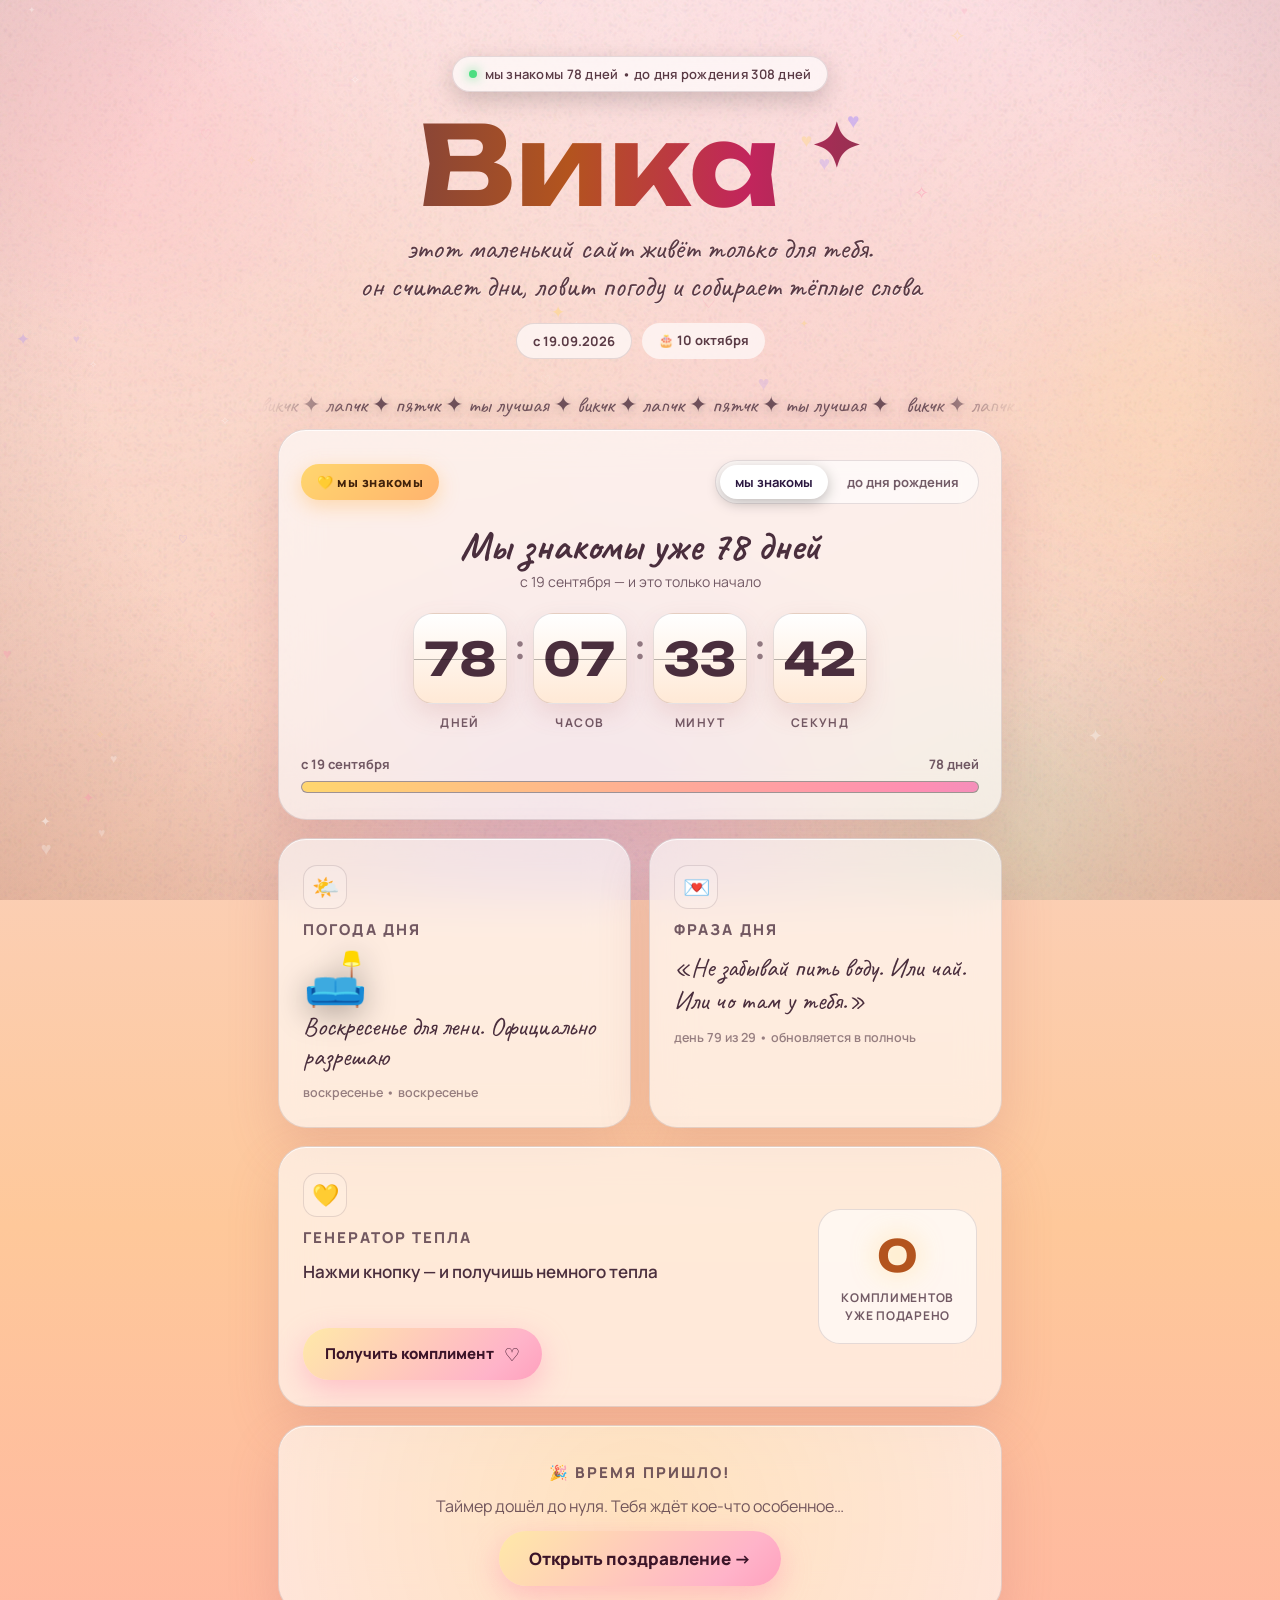
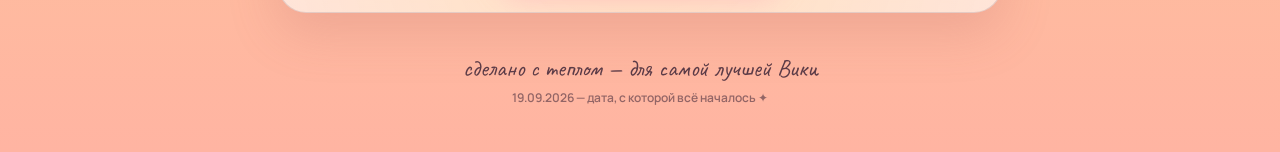
==== commit 2dead789: "Update index.html" ====
--- a/index.html
+++ b/index.html
@@ -149,3 +149,4 @@
 <script src="fx.js?v=2"></script>
 </body>
 </html>
+
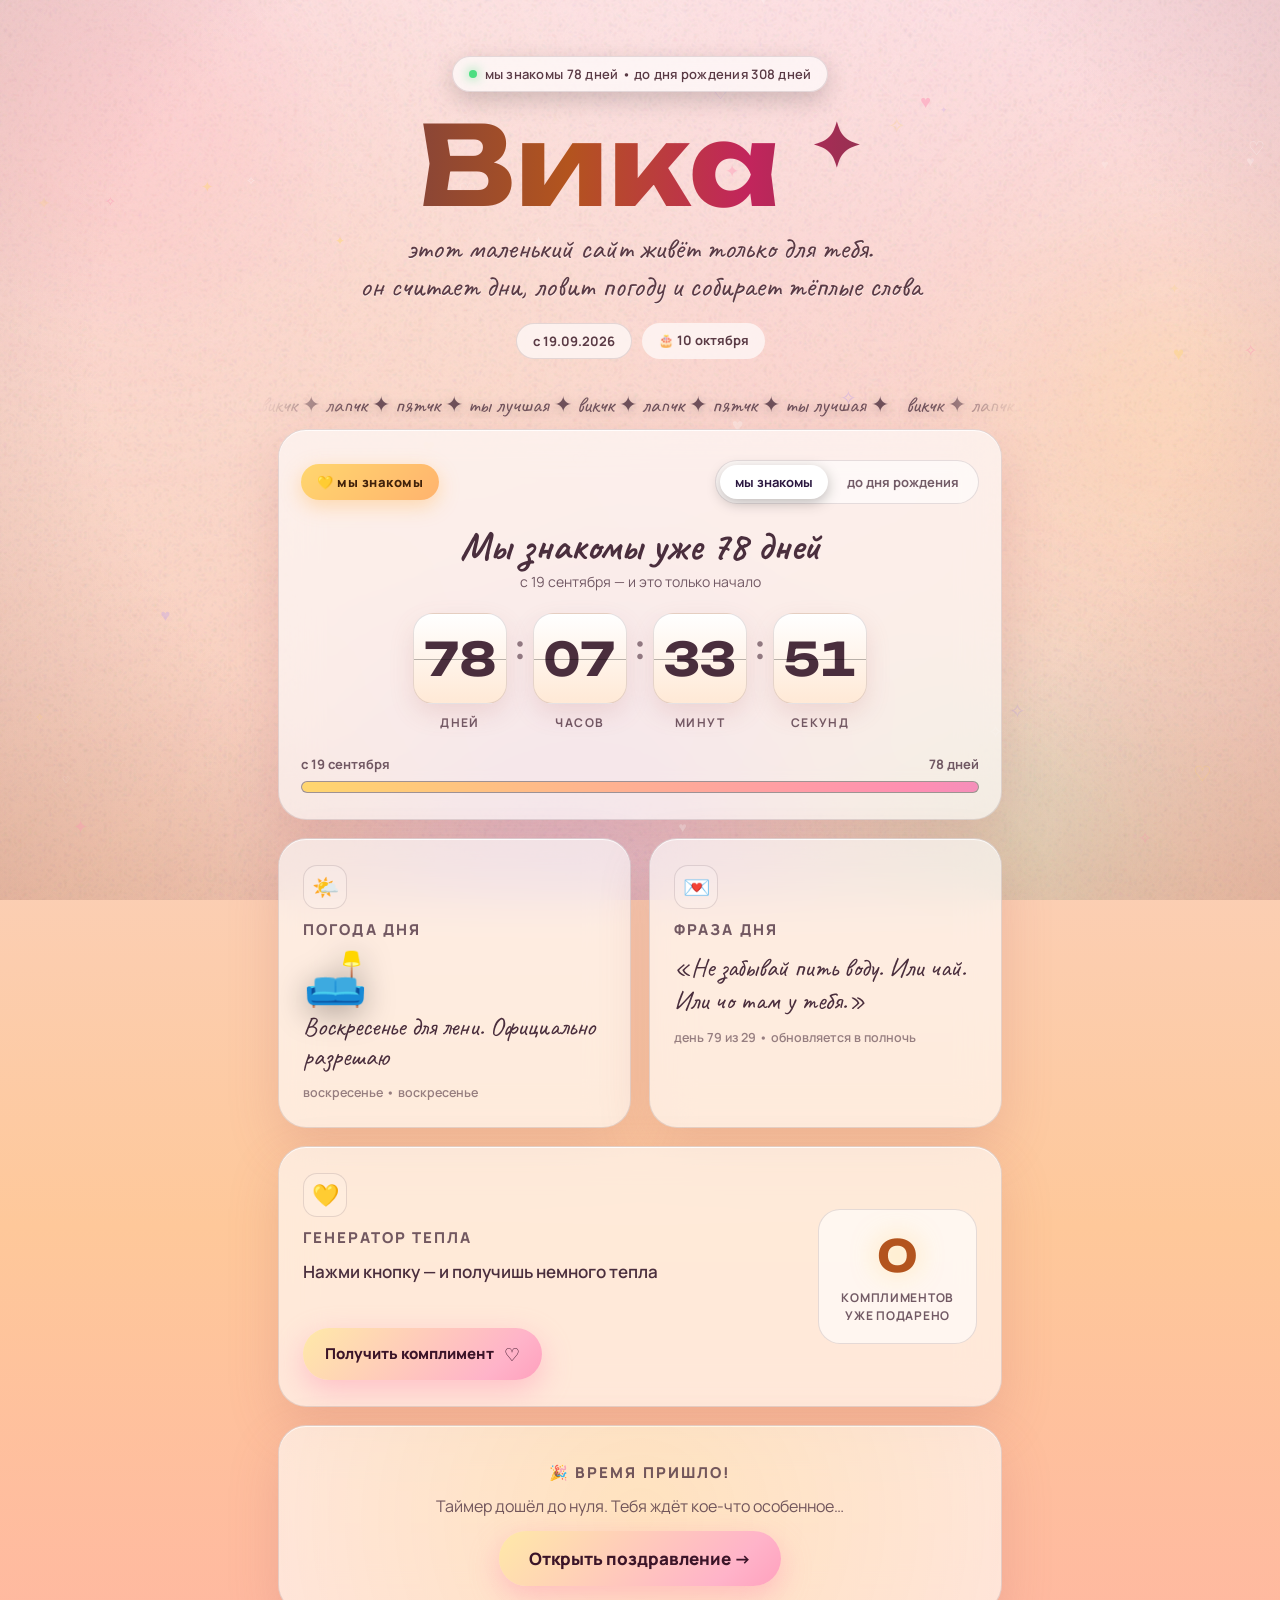
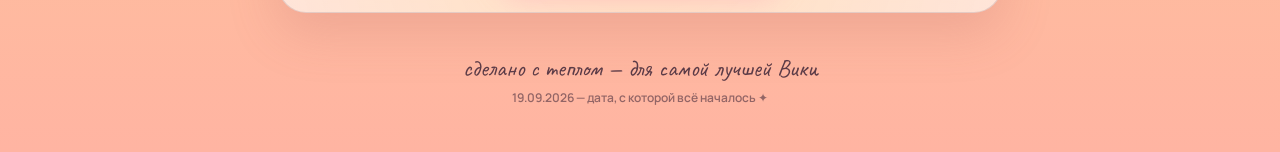
==== commit f9b030c0: "Add files via upload" ====
--- a/index.html
+++ b/index.html
@@ -8,8 +8,8 @@
 <link rel="preconnect" href="https://fonts.googleapis.com" />
 <link rel="preconnect" href="https://fonts.gstatic.com" crossorigin />
 <link href="https://fonts.googleapis.com/css2?family=Caveat:wght@500;600;700&family=Manrope:wght@400;500;600;700;800&family=Unbounded:wght@500;700&display=swap" rel="stylesheet" />
-<link rel="preload" as="style" href="style.css?v=2" />
-<link rel="stylesheet" href="style.css?v=2" />
+<link rel="preload" as="style" href="style.css?v=3" />
+<link rel="stylesheet" href="style.css?v=3" />
 </head>
 <body data-period="night">
 <canvas id="particles"></canvas>
@@ -143,10 +143,9 @@
   <p class="footer-small">19.09.2026 — дата, с которой всё началось ✦</p>
 </footer>
 
-<script src="data.js?v=2"></script>
-<script src="overrides.js?v=2"></script>
-<script src="script.js?v=2"></script>
-<script src="fx.js?v=2"></script>
+<script src="data.js?v=3"></script>
+<script src="overrides.js?v=3"></script>
+<script src="script.js?v=3"></script>
+<script src="fx.js?v=3"></script>
 </body>
 </html>
-
